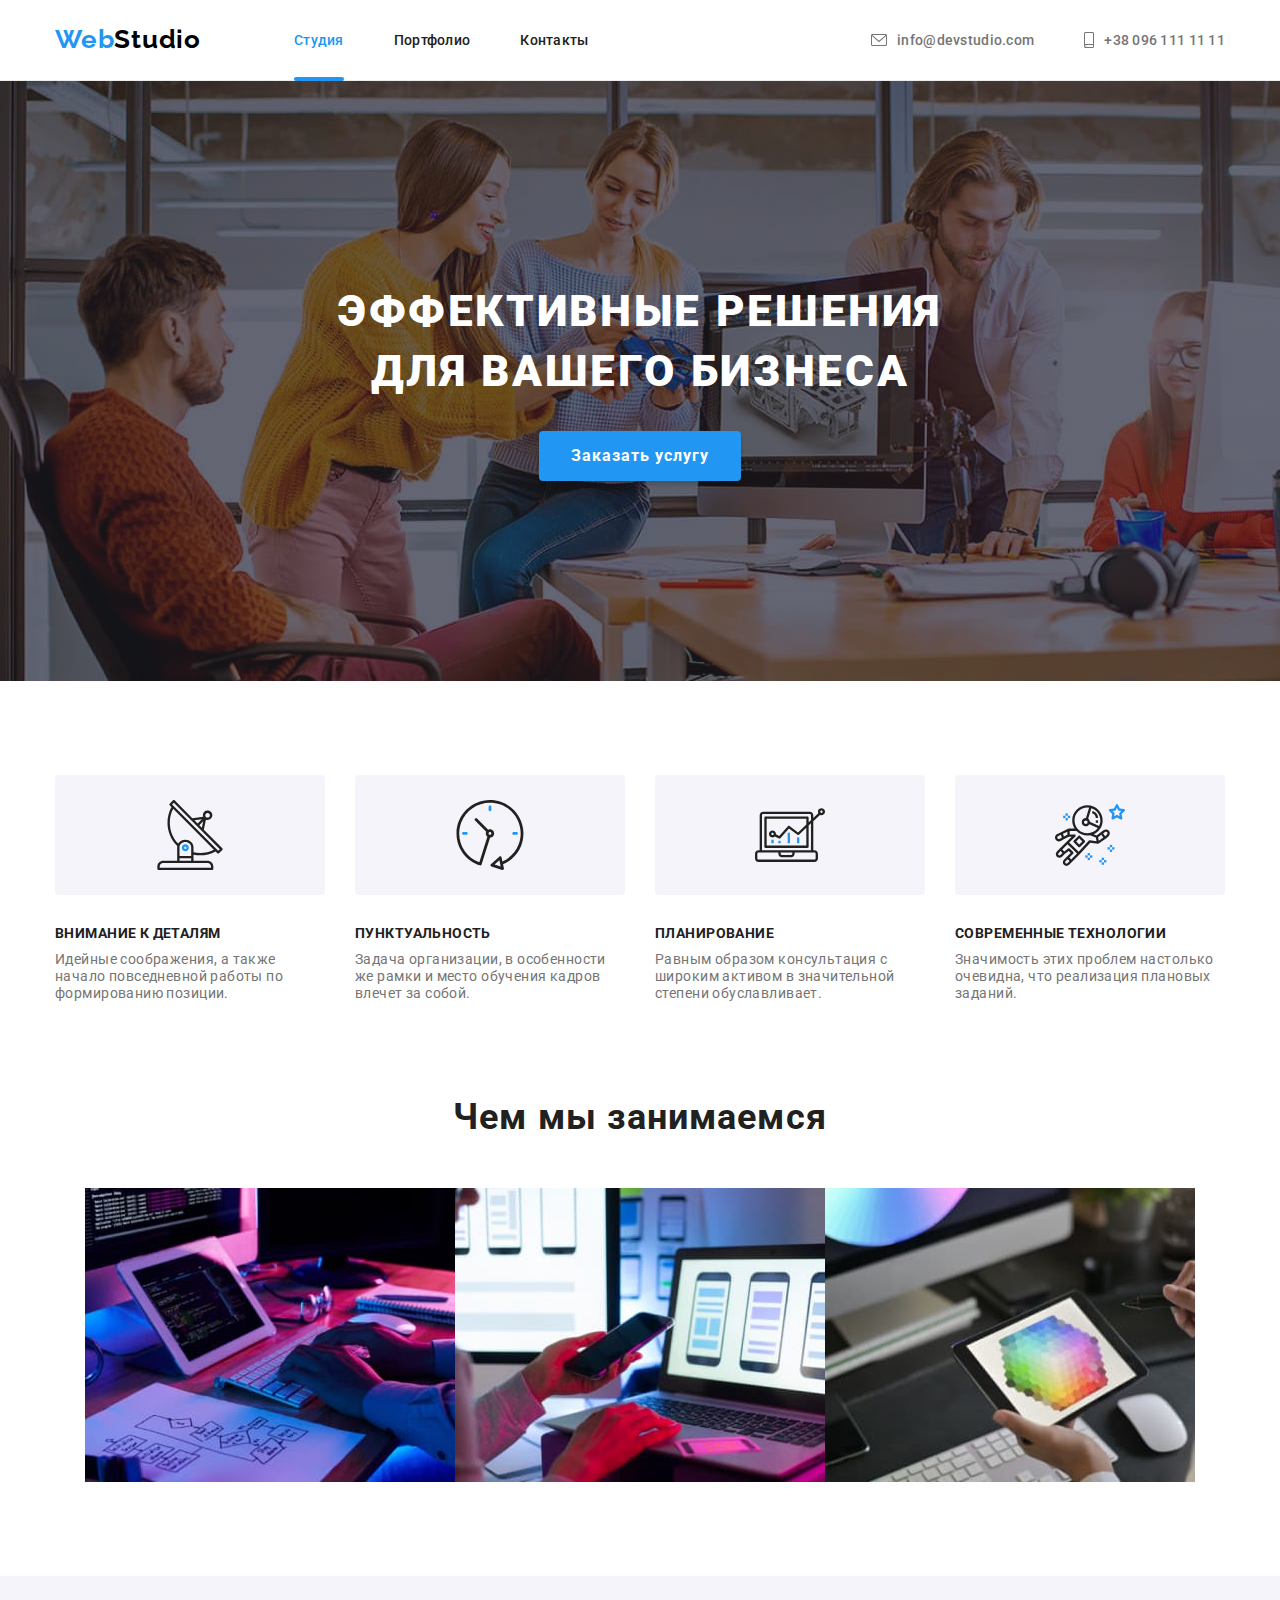
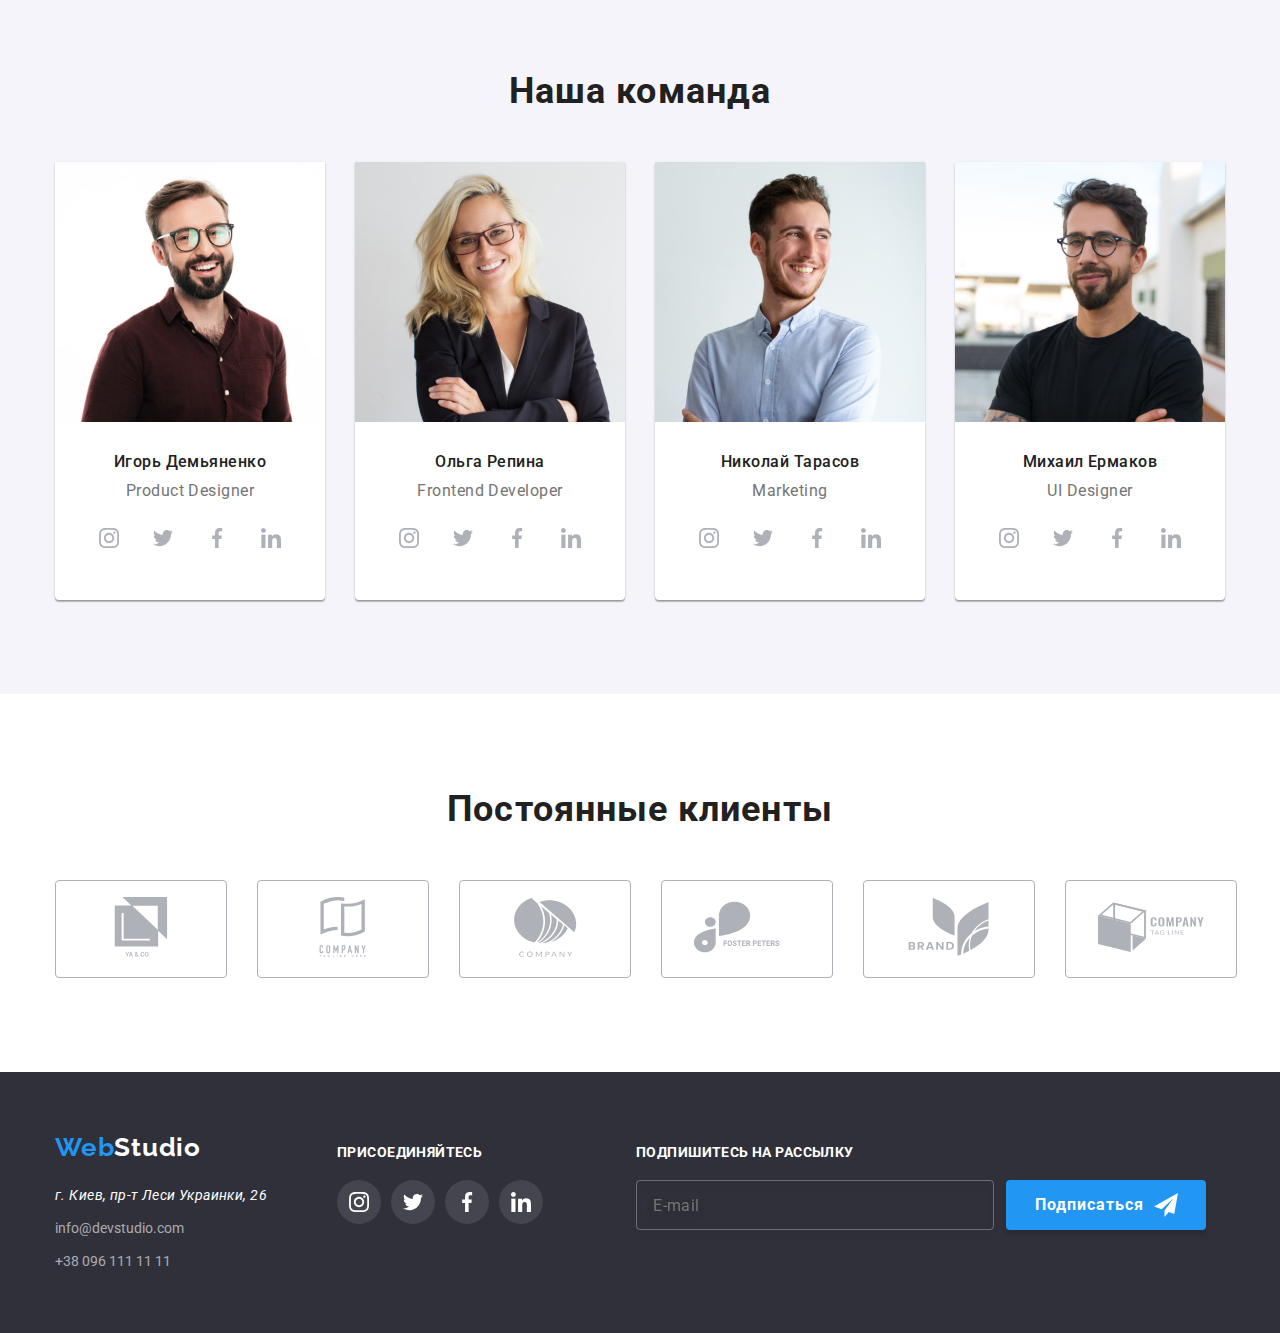
==== index.html @ 57932f45 "pre" ====
<!DOCTYPE html>
<html lang="ru">
<head>
    <meta charset="UTF-8">
    <meta http-equiv="X-UA-Compatible" content="IE=edge">
    <meta name="viewport" content="width=device-width, initial-scale=1.0">
    <title>Студия</title>
    <link rel="stylesheet" href="https://github.com/sindresorhus/modern-normalize/blob/main/modern-normalize.css">
    <link rel="stylesheet" href="./css/reset.css">
    <link rel="stylesheet" href="./css/main.css">
    <link rel="preconnect" href="https://fonts.googleapis.com">
    <link rel="preconnect" href="https://fonts.gstatic.com" crossorigin>
    <link href="https://fonts.googleapis.com/css2?family=Raleway:wght@700&family=Roboto:wght@400;500;700;900&display=swap"
        rel="stylesheet">
</head>
<body class="preload">
    <header class="header">
        <div class="container header-conteiner">
        <nav class="header-nav">
            <a href="./index.html" lang="en" class="link header-link logo"><span    class="logo-color-1">Web</span><span
            class="logo-color-2">Studio</span></a>
            <ul class="list header-list">
                <li class="header-item"><a href="./index.html" class="link header-link current">Студия</a></li>
                <li class="header-item"><a href="./portfolio.html" class="link header-link ">Портфолио</a></li>
                <li class="header-item"><a href="" class="link header-link ">Контакты</a></li>
            </ul>
        </nav>
        <ul class="list header-contacts">
            <li class="header-contacts-item icon-mail">
                <a href="mailto:info@devstudio.com" class="link header-link ">
                    <svg class="header-icon" width="16" height="12">
                        <use href="./images/icons.svg#icon-envelope">
                        </use>
                    </svg>
                    info@devstudio.com
                </a>
            </li>
            <li class="header-contacts-item icon-phone">
                <a href="tel:+380961111111" class="link header-link ">
                    <svg class="header-icon" width="10px" height="16px">
                        <use href="./images/icons.svg#icon-smartphone">
                        </use>
                    </svg>
                    
                    <span>+38 096 111 11 11</span>
                </a>
            </li>
        </ul>
        </div>
        
    </header>
    <main>
        <!-- order our service -->
        <section class="hero section">
            <div class="container hero-conteinter">
                <h1 class="hero-title">Эффективные решения для вашего бизнеса</h1>
                <button type="button" class="btn" data-modal-open>Заказать услугу</button>
            </div>
        </section>
        <!-- benefits -->
        <section class="benefits section">
            <div class="container benefits-conteinter">
            <h2 hidden>Преимущества</h2>
            <ul class="list benefits-list">
                <li class="benefits-item">
                    <div class="benefits-icon-wrap">
                        <svg width="70" height="70">
                            <use href="./images/icons.svg#icon-antenna">
                            </use>
                        </svg>
                    </div>
                    <h3>Внимание к деталям</h3>
                    <p>Идейные соображения, а также начало повседневной работы по формированию позиции.</p>
                </li>
                <li class="benefits-item">
                    <div class="benefits-icon-wrap">
                        <svg width="70" height="70">
                            <use href="./images/icons.svg#icon-clock-1">
                            </use>
                        </svg>
                    </div>
                    <h3>Пунктуальность</h3>
                    <p>Задача организации, в особенности же рамки и место обучения кадров влечет за собой.</p>
                </li>
                <li class="benefits-item">
                    <div class="benefits-icon-wrap">
                        <svg width="70" height="70">
                            <use href="./images/icons.svg#icon-diagram">
                            </use>
                        </svg>
                    </div>
                    <h3>Планирование</h3>
                    <p>Равным образом консультация с широким активом в значительной степени обуславливает.</p>
                </li>
                <li class="benefits-item">
                    <div class="benefits-icon-wrap">
                        <svg width="70" height="70">
                            <use href="./images/icons.svg#icon-astronaut">
                            </use>
                        </svg>
                    </div>
                    <h3>Современные технологии</h3>
                    <p>Значимость этих проблем настолько очевидна, что реализация плановых заданий.</p>
                </li>
            </ul>
            </div>
        </section>
        <!-- info about us -->
        <section class="about section">
            <div class="container about-conteinter">
            <h2 class="about-title">Чем мы занимаемся</h2>
            <ul class="list about-works">
                <li class="about-works-item">
                    <div class="about-work-item-img-wrap">
                        <img src="./images/index/work-example-1.jpg" alt="work's example 1" width="370" height="294">
                        <div class="img-over">
                            <span class="img-over-title">Десктопные приложения</span>
                        </div>
                    </div>
                </li>
                <li class="about-works-item">
                    <div class="about-work-item-img-wrap">
                        <img src="./images/index/work-example-2.jpg" alt="work's example 2" width="370" height="294">
                        <div class="img-over">
                            <span class="img-over-title">Мобильные приложения</span>
                        </div>
                    </div>
                </li>
                <li class="about-works-item">
                    <div class="about-work-item-img-wrap">
                        <img src="./images/index/work-example-3.jpg" alt="work's example 3" width="370" height="294">
                        <div class="img-over">
                            <span class="img-over-title">Дизайнерские решения</span>
                        </div>
                    </div>
                </li>
            </ul>
            </div>
        </section>
        <!-- our teamates -->
        <section class="team section">
            <div class="container team-conteinter">
            <h2 class="team-title">Наша команда</h2>
            <ul class="list team-list">
                <li class="team-item">
                    <img src="./images/index/teamate-1.jpg" alt="first photo of a teamate" width="270" height="260">
                    <div class="team-cart-description">
                        <h3>Игорь Демьяненко</h3>
                        <p lang="en">Product Designer</p>
                        <ul class="team-social-link-list list">
                            <li class="team-social-link-item"><a href="#" class="team-social-link">
                                <svg class="team-social-icon">
                                    <use href="./images/icons.svg#icon-instagram">
                                    </use>
                                </svg>
                            </a></li>
                            <li class="team-social-link-item"><a href="#" class="team-social-link">
                                <svg class="team-social-icon">
                                    <use href="./images/icons.svg#icon-twitter">
                                    </use>
                                </svg>
                            </a></li>
                            <li class="team-social-link-item"><a href="#" class="team-social-link">
                                <svg class="team-social-icon">
                                    <use href="./images/icons.svg#icon-facebook">
                                    </use>
                                </svg>
                            </a></li>
                            <li class="team-social-link-item"><a href="#" class="team-social-link">
                                <svg class="team-social-icon">
                                    <use href="./images/icons.svg#icon-linkedin">
                                    </use>
                                </svg>
                            </a></li>
                        </ul>
                    </div>
                    
                </li>
                <li class="team-item">
                    <img src="./images/index/teamate-2.jpg" alt="second photo of a teamate" width="270" height="260">
                    <div class="team-cart-description">
                        <h3>Ольга Репина</h3>
                        <p lang="en">Frontend Developer</p>
                        <ul class="team-social-link-list list">
                            <li class="team-social-link-item"><a href="#" class="team-social-link">
                                    <svg class="team-social-icon">
                                        <use href="./images/icons.svg#icon-instagram">
                                        </use>
                                    </svg>
                                </a></li>
                            <li class="team-social-link-item"><a href="#" class="team-social-link">
                                    <svg class="team-social-icon">
                                        <use href="./images/icons.svg#icon-twitter">
                                        </use>
                                    </svg>
                                </a></li>
                            <li class="team-social-link-item"><a href="#" class="team-social-link">
                                    <svg class="team-social-icon">
                                        <use href="./images/icons.svg#icon-facebook">
                                        </use>
                                    </svg>
                                </a></li>
                            <li class="team-social-link-item"><a href="#" class="team-social-link">
                                    <svg class="team-social-icon">
                                        <use href="./images/icons.svg#icon-linkedin">
                                        </use>
                                    </svg>
                                </a></li>
                        </ul>
                    </div>
                </li>
                <li class="team-item">
                    <img src="./images/index/teamate-3.jpg" alt="third photo of a teamate" width="270" height="260">
                    <div class="team-cart-description">
                        <h3>Николай Тарасов</h3>
                        <p lang="en">Marketing</p>
                        <ul class="team-social-link-list list">
                            <li class="team-social-link-item"><a href="#" class="team-social-link">
                                    <svg class="team-social-icon">
                                        <use href="./images/icons.svg#icon-instagram">
                                        </use>
                                    </svg>
                                </a></li>
                            <li class="team-social-link-item"><a href="#" class="team-social-link">
                                    <svg class="team-social-icon">
                                        <use href="./images/icons.svg#icon-twitter">
                                        </use>
                                    </svg>
                                </a></li>
                            <li class="team-social-link-item"><a href="#" class="team-social-link">
                                    <svg class="team-social-icon">
                                        <use href="./images/icons.svg#icon-facebook">
                                        </use>
                                    </svg>
                                </a></li>
                            <li class="team-social-link-item"><a href="#" class="team-social-link">
                                    <svg class="team-social-icon">
                                        <use href="./images/icons.svg#icon-linkedin">
                                        </use>
                                    </svg>
                                </a></li>
                        </ul>
                    </div>
                </li>
                <li class="team-item">
                    <img src="./images/index/teamate-4.jpg" alt="fourth photo of a teamate" width="270" height="260">
                    <div class="team-cart-description">
                        <h3>Михаил Ермаков</h3>
                        <p lang="en">UI Designer</p>
                        <ul class="team-social-link-list list">
                            <li class="team-social-link-item"><a href="#" class="team-social-link">
                                    <svg class="team-social-icon">
                                        <use href="./images/icons.svg#icon-instagram">
                                        </use>
                                    </svg>
                                </a></li>
                            <li class="team-social-link-item"><a href="#" class="team-social-link">
                                    <svg class="team-social-icon">
                                        <use href="./images/icons.svg#icon-twitter">
                                        </use>
                                    </svg>
                                </a></li>
                            <li class="team-social-link-item"><a href="#" class="team-social-link">
                                    <svg class="team-social-icon">
                                        <use href="./images/icons.svg#icon-facebook">
                                        </use>
                                    </svg>
                                </a></li>
                            <li class="team-social-link-item"><a href="#" class="team-social-link">
                                    <svg class="team-social-icon">
                                        <use href="./images/icons.svg#icon-linkedin">
                                        </use>
                                    </svg>
                                </a></li>
                        </ul>
                    </div>
                </li>
            </ul>
        </div>
        </section>
        <section class="clients section">
            <div class="container clients-conteinter">
                <h2 class="client-title">Постоянные клиенты</h2>
                <ul class="clients-list list">
                    <li class="client-icon-wrap"><a href="">
                        <svg class="client-icon" viewBox="0 0 106 106">
                            <use href="./images/icons.svg#icon-logo-1">
                            </use>
                        </svg>
                    </a></li>
                    <li class="client-icon-wrap"><a href="">
                        <svg class="client-icon">
                            <use href="./images/icons.svg#icon-logo-2">
                            </use>
                        </svg>
                    </a></li>
                    <li class="client-icon-wrap"><a href="">
                        <svg class="client-icon">
                            <use href="./images/icons.svg#icon-logo-3">
                            </use>
                        </svg>
                    </a></li>
                    <li class="client-icon-wrap"><a href="">
                        <svg class="client-icon" >
                            <use href="./images/icons.svg#icon-logo-4">
                            </use>
                        </svg>
                    </a></li>
                    <li class="client-icon-wrap"><a href="">
                        <svg class="client-icon">
                            <use href="./images/icons.svg#icon-logo-5">
                            </use>
                        </svg>
                    </a></li>
                    <li class="client-icon-wrap"><a href="">
                        <svg class="client-icon">
                            <use href="./images/icons.svg#icon-logo-6">
                            </use>
                        </svg>
                    </a></li>
                </ul>
        
            </div>
        </section>
    </main>
    <footer class="footer">
        <div class="container footer-conteinter">
            <div class="footer-column-1">
            <div class="logo-footer">
        <a href="./index.html" lang="en" class="link"><span class="logo logo-color-1">Web</span><span class="logo logo-color-3">Studio</span></a>
            </div>
        <address class="address">
            <ul class="list footer-list">
                <li class="address-item"><a href="https://goo.gl/maps/AcQu7C4WXfpjc9Hp7" target="_blank" rel="noopener noreferrer" class="link address-google-map">г. Киев, пр-т Леси Украинки, 26</a></li>
                <li class="address-item"><a href="mailto:info@devstudio.com" class="link address-contact">info@devstudio.com</a></li>
                <li class="address-item"><a href="tel:+380961111111" class="link address-contact">+38 096 111 11 11</a></li>
            </ul>
        </address>
        </div>
        <div class="footer-column-2">
            <div class="footer-social-conteiner">
                <h2 class="footer-social-title">присоединяйтесь</h2>
                <ul class="footer-social-link-list list">
                    <li class="footer-social-link-item"><a href="#" class="footer-social-link">
                            <svg class="footer-social-icon">
                                <use href="./images/icons.svg#icon-instagram">
                                </use>
                            </svg>
                        </a></li>
                    <li class="footer-social-link-item"><a href="#" class="footer-social-link">
                            <svg class="footer-social-icon">
                                <use href="./images/icons.svg#icon-twitter">
                                </use>
                            </svg>
                        </a></li>
                    <li class="footer-social-link-item"><a href="#" class="footer-social-link">
                            <svg class="footer-social-icon">
                                <use href="./images/icons.svg#icon-facebook">
                                </use>
                            </svg>
                        </a></li>
                    <li class="footer-social-link-item"><a href="#" class="footer-social-link">
                            <svg class="footer-social-icon">
                                <use href="./images/icons.svg#icon-linkedin">
                                </use>
                            </svg>
                        </a></li>
                </ul>
            </div>
        </div>
        <div class="footer-column-3">
            <form class="form-mailing" action="#">
                <label for="user_email" class="form-mailing-label">
                    Подпишитесь на рассылку
                </label>
                <input type="email" name="email" placeholder="E-mail" id="user_email" class="user-email-input"/>
                <button class="user-email-button" type="submit">
                    <div>Подписаться</div>
                    <svg class="form-send-icon">
                        <use href="./images/icons.svg#icon-send">
                        </use>
                    </svg>
                </button>
            </form>
        </div>
        </div>
    </footer>
    
    </div>
    <!-- modal window -->
    
    <div class="modal-backdrop is-hidden" data-modal>
        <div class="modal-window">
            <button class="modal-close-buttom" data-modal-close>
                <svg class="icon-close">
                    <use href="./images/icons.svg#icon-close">
                    </use>
                </svg>
            </button>
            <p class="modal-title">Оставьте свои данные, мы вам перезвоним</h3>
            <form action="#">
                <div class="form-field">
                    <label class="input-text" for="user-name">Имя</label>
                    <input 
                        type="text"
                        class="form-input"
                        name="user-name"
                        
                        required
                        minlength="2"
                        id="user-name"
                    />
                    <svg class="form-icons">
                        <use href="./images/icons.svg#icon-person">
                        </use>
                    </svg>
                </div>
                <div class="form-field">
                    <label class="input-text" for="user-tel">Телефон</label>
                    <input 
                        type="text" 
                        class="form-input" 
                        name="user-tel" 
                        
                        required 
                        minlength="7" 
                        id="user-tel" 
                        />
                        <svg class="form-icons">
                            <use href="./images/icons.svg#icon-phone">
                            </use>
                        </svg>
                </div>
                <div class="form-field">
                    <label class="input-text" for="user-email">Почта</label>
                    <input 
                        type="text"
                        class="form-input"
                        name="user-email"
                        required minlength="4"
                        id="user-email"
                    />
                    <svg class="form-icons">
                        <use href="./images/icons.svg#icon-email">
                        </use>
                    </svg>
                </div>
                <div class="form-field">
                    <label class="input-text" for="user-text">Комментарий</label>
                    <textarea 
                        name="user-text" 
                        id="user-text" 
                        class="user-text" 
                        placeholder="Введите текст"></textarea>
                    
                </div>
                <div class="form-field form-field-check">
                    <label class="input-check" for="user-check">Соглашаюсь с рассылкой и принимаю <a href="#" class="link-rules">Условия договора</a>
                    <input type="checkbox" class="form-check" name="user-check" required id="user-check" />
                    <svg class="form-icons-check" disabled>
                        <use href="./images/icons.svg#icon-check">
                        </use>
                    </svg>
                    </label>
                </div>
                <button class="modal-send-button" type="submit">
                    <div>Отправить</div>
                </button>
            </form>
        </div>
    </div>
        
    
    <script src="./js/modal.js"></script>
    <script>
        {
            let fun = function () {
document.getElementsByTagName('body')[0].removeAttribute('class');
            }
            window.onload = fun;
        }
    
    </script>
</body>
</html>
---- css/main.css ----
:root {
  --brend-color: #2196f3;
  --brend-color-2: #000;
  --brend-color-3: #fff;
  --text-color: #212121;
  --text-description-color: #757575;
  --text-contats-footer: rgba(255, 255, 255, 0.6);
  --btn-hover-color: #188ce8;
  --bg-hero: #2f303a;
  --bg-about: #fff;
  --bg-team: #f5f4fa;
  --bg-footer: #2f303a;
  --icon-accent-color: #fff;
  --icon-bg-color: var(--btn-hover-color);
  /* ------- TRANSITION PROPS ------- */
  --duration: 250ms;
  --timing-fun: cubic-bezier(0.4, 0, 0.2, 1);
}

.user-email-button, .user-email-input, .client-icon-wrap, .team-social-link, .img-over, .modal-send-button, .modal-window, .btn, .link {
  transition-duration: var(--duration);
  transition-timing-function: var(--timing-fun);
}

*,
*::after,
*::before {
  box-sizing: border-box;
}

body {
  font-family: "Roboto", sans-serif;
  font-style: normal;
  color: var(--text-color);
  margin: 0;
}

.list {
  list-style: none;
}

.link {
  transition-property: color;
  padding-top: 24px;
  padding-bottom: 25px;
  color: var(--text-color);
  text-decoration: none;
}
.link:hover {
  text-decoration: none;
  color: var(--brend-color);
  --color1: var(--brend-color);
}

.current {
  color: var(--brend-color);
}
.current::after {
  content: "";
  display: block;
  width: 100%;
  height: 4px;
  background-color: #2196f3;
  position: absolute;
  bottom: -1px;
  border-radius: 2px;
}

h1,
h2,
h3,
h4,
h5,
h6,
p {
  margin: 0;
}

ul,
ol {
  margin: 0;
  padding-left: 0;
}

button {
  cursor: pointer;
  border: 0;
}

img {
  display: block;
}

.preload * {
  -webkit-transition: none !important;
  -moz-transition: none !important;
  -ms-transition: none !important;
  -o-transition: none !important;
}

.section {
  padding-top: 94px;
  padding-bottom: 94px;
  margin-top: 0;
  margin-bottom: 0;
}

.container {
  width: 1200px;
  padding-left: 15px;
  padding-right: 15px;
  margin: auto;
  /* the debug */
  /* outline: 1px solid tomato; */
}

.logo {
  font-family: Raleway, sans-serif;
  font-weight: bold;
  font-size: 26px;
  line-height: calc(31 / 26);
  letter-spacing: 0.03em;
}

.logo-color-1 {
  color: var(--brend-color);
}

.logo-color-2 {
  color: var(--brend-color-2);
}

.logo-color-3 {
  color: var(--brend-color-3);
}

.btn {
  margin: auto;
  display: block;
  padding: 10px 32px;
  font-family: inherit;
  background: var(--brend-color);
  box-shadow: 0px 4px 4px rgba(0, 0, 0, 0.15);
  border-radius: 4px;
  font-weight: bold;
  font-size: 16px;
  line-height: calc(30 / 16);
  align-items: center;
  text-align: center;
  letter-spacing: 0.06em;
  color: var(--brend-color-3);
}

.btn:hover,
.btn:focus,
.user-email-button:hover,
.modal-send-button:hover {
  background: var(--btn-hover-color);
  cursor: pointer;
}

.modal-backdrop {
  position: fixed;
  z-index: 10;
  background-color: rgba(0, 0, 0, 0.2);
  width: 100vw;
  height: 100vh;
  top: 0;
}
.modal-backdrop.is-hidden > .modal-window {
  transform: translateX(-100vw);
}

.is-hidden {
  visibility: hidden;
  opacity: 0;
  pointer-events: none;
}

.modal-window {
  padding: 40px;
  position: absolute;
  z-index: 11;
  top: 50%;
  left: 50%;
  transform: translateX(-50%) translateY(-50%);
  width: 528px;
  height: 581px;
  background-color: #fff;
  box-shadow: 0px 1px 3px rgba(0, 0, 0, 0.12), 0px 1px 1px rgba(0, 0, 0, 0.14), 0px 2px 1px rgba(0, 0, 0, 0.2);
  border-radius: 4px;
  transition-property: transform opacity;
}

.modal-close-buttom {
  position: absolute;
  right: 8px;
  top: 8px;
  width: 30px;
  height: 30px;
  background: #ffffff;
  border: 1px solid rgba(0, 0, 0, 0.1);
  box-sizing: border-box;
  border-radius: 15px;
  display: flex;
  justify-content: center;
  align-items: center;
  transition-duration: var(--duration);
  transition-timing-function: var(--timing-fun);
}
.modal-close-buttom:hover {
  fill: var(--brend-color);
}
.modal-close-buttom:hover, .modal-close-buttom:active {
  border: 1px solid black;
}

.icon-close {
  width: 11px;
  height: 11px;
}

.modal-title {
  margin-bottom: 12px;
  font-family: Roboto;
  font-weight: bold;
  font-size: 20px;
  line-height: calc(23 / 20);
  text-align: center;
  letter-spacing: 0.03em;
  color: #212121;
}

.form-field {
  margin-bottom: 10px;
  position: relative;
}

.input-text {
  display: block;
  font-family: Roboto;
  font-size: 12px;
  line-height: 14px;
  letter-spacing: 0.01em;
  color: #757575;
}

.form-input {
  width: 100%;
  height: 40px;
  padding-left: 40px;
  border: 1px solid rgba(33, 33, 33, 0.2);
  box-sizing: border-box;
  border-radius: 4px;
}
.form-input:hover + .form-icons {
  --color1: var(--brend-color);
}

.form-input:hover, .form-input:focus,
.user-text:hover,
.user-text:focus {
  border: 1px solid var(--brend-color);
  box-sizing: border-box;
  border-radius: 4px;
  outline: none;
}

.form-icons {
  pointer-events: none;
  position: absolute;
  bottom: 11px;
  left: 12px;
  width: 18px;
  height: 18px;
}

.user-text {
  width: 100%;
  height: 120px;
  padding: 12px 16px;
  border: 1px solid rgba(33, 33, 33, 0.2);
  box-sizing: border-box;
  border-radius: 4px;
  resize: none;
}

.form-field-check {
  height: 24px;
  margin-top: 20px;
  margin-left: calc(54px - 41px);
  margin-right: calc(51px - 39px);
}

.input-check {
  display: block;
  text-align: right;
  font-family: Roboto;
  font-size: 14px;
  line-height: 24px;
  /* identical to box height, or 171% */
  letter-spacing: 0.03em;
  color: #757575;
}

.form-icons-check {
  position: absolute;
  top: 5px;
  left: 0px;
  width: 16px;
  height: 15px;
  --color1: transparent;
  border: 1px solid #212121;
  border-radius: 25%;
}

.form-check {
  position: absolute;
  top: 5px;
  left: 0px;
  display: none;
}
.form-check:checked ~ .form-icons-check {
  --color1: #fff;
  background: var(--brend-color);
  border: 1px solid var(--brend-color);
}

.link-rules {
  font-family: Roboto;
  font-size: 14px;
  line-height: calc(24 / 14);
  letter-spacing: 0.03em;
  -webkit-text-decoration-line: underline;
          text-decoration-line: underline;
  color: var(--brend-color);
}

.modal-send-button {
  display: block;
  width: 200px;
  height: 50px;
  margin-top: 30px;
  margin-left: auto;
  margin-right: auto;
  font-family: Roboto;
  font-weight: bold;
  font-size: 16px;
  line-height: 30px;
  letter-spacing: 0.06em;
  color: #fff;
  background: var(--brend-color);
  box-shadow: 0px 4px 4px rgba(0, 0, 0, 0.15);
  border-radius: 4px;
}

.header {
  background: var(--brend-color-3);
  border-bottom: 1px solid #ececec;
  /* filter: drop-shadow(0px 4px 4px rgba(0, 0, 0, 0.25)); */
}

.header-conteiner {
  display: flex;
  justify-content: space-between;
  align-content: center;
}

.header-list,
.header-contacts {
  display: flex;
  justify-content: space-between;
  align-items: center;
}

.header-list {
  margin-left: 93px;
  position: relative;
}

.header-item {
  height: 100%;
  text-align: center;
  display: flex;
  position: relative;
}

.header-item:nth-child(n+2),
.header-contacts-item:nth-child(n+2) {
  margin-left: 50px;
}

.header-nav {
  display: flex;
  justify-content: space-between;
  font-weight: 500;
  font-size: 14px;
  line-height: calc(16 / 14);
  letter-spacing: 0.02em;
}

.header-contacts {
  margin-left: auto;
}

.header-link {
  display: flex;
  justify-content: center;
  align-items: center;
}

.header-contacts-item > a {
  font-family: Roboto;
  font-weight: 500;
  font-size: 14px;
  line-height: 16px;
  letter-spacing: 0.02em;
  color: var(--text-description-color);
}

.header-icon {
  margin-right: 10px;
}

.hero {
  background-color: var(--bg-hero);
  background-image: linear-gradient(rgba(47, 48, 58, 0.4), rgba(47, 48, 58, 0.4)), url(../images/index/bg.jpg);
  background-repeat: no-repeat;
  min-width: 1280px;
  max-width: 1600px;
  margin: auto;
  padding-top: 200px;
  padding-bottom: 200px;
}
.hero-title {
  width: 696px;
  margin: auto;
  font-weight: 900;
  font-size: 44px;
  line-height: calc(60 / 44);
  text-align: center;
  letter-spacing: 0.06em;
  text-transform: uppercase;
  color: var(--brend-color-3);
  margin-bottom: 30px;
}

.benefits {
  background-color: var(--bg-about);
  padding-bottom: 0;
  margin-bottom: 94px;
}

.benefits-list {
  display: flex;
  justify-content: space-evenly;
  margin: 0 auto 94px auto;
}

.benefits-icon-wrap {
  background: var(--bg-team);
  border-radius: 4px;
  width: 270px;
  height: 120px;
  display: flex;
  justify-content: center;
  align-items: center;
  margin-bottom: 30px;
}

.benefits-item {
  width: 270px;
}
.benefits-item:nth-child(n+2) {
  margin-left: 30px;
}
.benefits-item > h3 {
  font-weight: bold;
  font-size: 14px;
  line-height: calc(16 / 14);
  letter-spacing: 0.03em;
  text-transform: uppercase;
  margin-bottom: 10px;
}
.benefits-item > p {
  font-size: 14px;
  line-height: calc(17 / 14);
  letter-spacing: 0.03em;
  color: var(--text-description-color);
}

.about {
  padding-top: 0;
  background-color: var(--bg-about);
  margin-top: 94px;
}

.about-woks-title {
  font-weight: bold;
  font-size: 36px;
  line-height: calc(42 / 36);
  text-align: center;
  letter-spacing: 0.03em;
}

.about-title {
  font-weight: bold;
  font-size: 36px;
  line-height: calc(42 / 36);
  text-align: center;
  letter-spacing: 0.03em;
  margin-bottom: 50px;
}

.about-works {
  display: flex;
}
.about-works:nth-child(n+2) {
  margin-left: 30px;
}

.about-work-item-img-wrap {
  position: relative;
  overflow: hidden;
}
.about-work-item-img-wrap:hover > .img-over {
  bottom: 0;
}

.img-over {
  position: absolute;
  width: 100%;
  height: 4.2rem;
  bottom: -4.2rem;
  background-color: rgba(47, 48, 58, 0.8);
  display: flex;
  justify-content: center;
  align-items: center;
  transition-property: bottom;
}

.img-over-title {
  font-family: Roboto;
  font-weight: bold;
  font-size: 14px;
  line-height: calc(14 / 16);
  text-align: center;
  letter-spacing: 0.03em;
  text-transform: uppercase;
  color: #ffffff;
}

.team {
  background-color: var(--bg-team);
}
.team-title {
  font-weight: bold;
  font-size: 36px;
  line-height: calc(42 / 36);
  text-align: center;
  letter-spacing: 0.03em;
  margin-bottom: 50px;
}
.team-list {
  display: flex;
}

.team-item {
  background: #fff;
  box-shadow: 0px 1px 3px rgba(0, 0, 0, 0.12), 0px 1px 1px rgba(0, 0, 0, 0.14), 0px 2px 1px rgba(0, 0, 0, 0.2);
  border-radius: 0px 0px 4px 4px;
}
.team-item:nth-child(n+2) {
  margin-left: 30px;
}

.team-cart-description {
  text-align: center;
  padding-top: 30px;
  padding-bottom: 30px;
}
.team-cart-description > h3 {
  font-weight: 500;
  font-size: 16px;
  line-height: calc(19 / 16);
  text-align: center;
  letter-spacing: 0.03em;
  margin-bottom: 10px;
}
.team-cart-description > p {
  font-weight: normal;
  font-size: 16px;
  line-height: calc(19 / 16);
  text-align: center;
  letter-spacing: 0.03em;
  color: var(--text-description-color);
  margin-bottom: 16px;
}

.team-social-link {
  border-radius: 50%;
  width: 44px;
  height: 44px;
  display: flex;
  justify-content: center;
  align-items: center;
  transition-property: background;
}
.team-social-link:hover {
  background-color: var(--icon-bg-color);
  --color1: var(--icon-accent-color);
}

.team-social-link-list {
  display: flex;
  justify-content: center;
  margin-bottom: 10px;
}

.team-social-link-item + .team-social-link-item {
  margin-left: 10px;
}

.team-social-icon {
  width: 20px;
  height: 20px;
}

.clients {
  background-color: var(--bg-about);
}

.client-title {
  font-weight: bold;
  font-size: 36px;
  line-height: calc(42 / 36);
  text-align: center;
  letter-spacing: 0.03em;
  margin-bottom: 50px;
}

.clients-list {
  display: flex;
  justify-content: space-between;
  color: #afb1b8;
}

.client-icon-wrap {
  border: 1px solid currentColor;
  box-sizing: border-box;
  border-radius: 4px;
  padding: 16px 32px;
}
.client-icon-wrap + .client-icon-wrap {
  margin-left: 30px;
}

.client-icon {
  width: 106px;
  height: 60px;
}
.client-icon:hover {
  color: var(--icon-bg-color);
  --color1: var(--icon-bg-color);
}

.footer {
  background-color: var(--bg-footer);
  padding-top: 60px;
  padding-bottom: 60px;
  min-width: 1280px;
}

/* ------ COLUMN 1 ------- */
.footer-conteinter {
  display: flex;
  justify-content: left;
}

.logo-footer {
  margin-bottom: 20px;
}

.address-item:not(:last-child) {
  margin-bottom: 9px;
}

.address-google-map {
  font-weight: normal;
  font-size: 14px;
  line-height: calc(24 / 14);
  letter-spacing: 0.03em;
  color: var(--brend-color-3);
}

.address-contact {
  font-family: Roboto;
  font-style: normal;
  font-size: 14px;
  line-height: 24px;
  color: var(--text-contats-footer);
}

/* ------ COLUMN 2 ------- */
.footer-column-2 {
  margin-left: 70px;
  margin-top: calc(72px - 60px);
}

.footer-social-conteiner {
  width: 206px;
  height: 80px;
}

.footer-social-title,
.form-mailing-label {
  font-family: Roboto;
  font-weight: bold;
  font-size: 14px;
  line-height: calc(16 / 14);
  letter-spacing: 0.03em;
  text-transform: uppercase;
  color: #ffffff;
  margin-bottom: 20px;
}

.footer-social-link-list {
  display: flex;
  justify-content: center;
  margin-bottom: 10px;
}

.footer-social-link {
  border-radius: 50%;
  width: 44px;
  height: 44px;
  display: flex;
  justify-content: center;
  align-items: center;
  background: rgba(255, 255, 255, 0.1);
}
.footer-social-link:hover {
  background-color: var(--icon-bg-color);
  --color1: var(--icon-accent-color);
}
.footer-social-link-item + .footer-social-link-item {
  margin-left: 10px;
}

.footer-social-icon {
  --color1: var(--icon-accent-color);
  width: 20px;
  height: 20px;
}

/* ------ COLUMN 3 ------- */
.footer-column-3 {
  margin-top: calc(72px - 60px);
  margin-left: 93px;
  width: 570px;
}

.form-mailing {
  display: flex;
  flex-wrap: wrap;
}

.form-mailing-label {
  width: 100%;
}

.user-email-input {
  width: 358px;
  height: 50px;
  background: transparent;
  border: 1px solid rgba(255, 255, 255, 0.3);
  box-sizing: border-box;
  filter: drop-shadow(0px 4px 4px rgba(0, 0, 0, 0.15));
  border-radius: 4px;
  padding-left: 16px;
  font-family: Roboto;
  font-size: 16px;
  line-height: calc(20 / 16);
  /* identical to box height, or 125% */
  display: flex;
  align-items: center;
  letter-spacing: 0.03em;
  color: rgba(255, 255, 255, 0.6);
}
.user-email-input:hover {
  border: 1px solid var(--brend-color);
}
.user-email-input:focus {
  border: 1px solid transparent;
  outline: 2px solid var(--brend-color);
  transition-duration: 0ms;
}

.user-email-button {
  position: relative;
  width: 200px;
  height: 50px;
  margin-left: 12px;
  padding-left: 29px;
  padding-top: 10px;
  padding-bottom: 10px;
  background: var(--brend-color);
  box-shadow: 0px 4px 4px rgba(0, 0, 0, 0.15);
  border-radius: 4px;
}
.user-email-button > div {
  width: 109px;
  height: 30px;
  margin: 0px;
  font-family: Roboto;
  font-weight: bold;
  font-size: 16px;
  line-height: calc(30 / 16);
  letter-spacing: 0.06em;
  color: var(--brend-color-3);
}

.form-send-icon {
  display: block;
  position: absolute;
  top: 13px;
  right: 28px;
  width: 24px;
  height: 24px;
}

.portfolio-conteinter {
  padding-left: 0;
  padding-right: 0;
}

.filters {
  display: flex;
  justify-content: center;
  margin: 0 auto 34px auto;
}

.filter {
  font-family: Roboto;
  font-weight: 500;
  font-size: 16px;
  line-height: calc(26 / 16);
  text-align: center;
  letter-spacing: 0.03em;
  border-radius: 4px;
  padding: 6px 22px;
}
.filter:hover, .filter:focus {
  color: var(--brend-color-3);
  background: var(--btn-hover-color);
  cursor: pointer;
  box-shadow: 0px 3px 1px rgba(0, 0, 0, 0.1), 0px 1px 2px rgba(0, 0, 0, 0.08), 0px 2px 2px rgba(0, 0, 0, 0.12);
  border-radius: 4px;
}

.filter-item:not(:last-child) {
  margin-right: 8px;
}

.projects {
  display: flex;
  justify-content: space-evenly;
  flex-wrap: wrap;
}

.project {
  box-sizing: border-box;
  border: 1px solid #eeeeee;
}
.project:not(:nth-child(3n)) {
  margin-right: 30px;
}
.project:nth-last-child(n+4) {
  margin-bottom: 30px;
}
.project:hover {
  color: black;
  box-sizing: border-box;
  box-shadow: 0px 1px 1px rgba(0, 0, 0, 0.12), 0px 4px 4px rgba(0, 0, 0, 0.06), 1px 4px 6px rgba(0, 0, 0, 0.16);
  cursor: pointer;
}

.project-link {
  color: black;
  text-decoration: none;
  display: block;
  padding: 0;
}
.project-link > img {
  margin-bottom: 20px;
}

.project-cart-description {
  margin: 20px 24px;
}
.project-cart-description > h3 {
  width: 322px;
  font-weight: bold;
  font-size: 18px;
  line-height: calc(36 / 18);
  letter-spacing: 0.06em;
}
.project-cart-description > p {
  width: 322px;
  font-size: 16px;
  line-height: calc(30 / 16);
  letter-spacing: 0.03em;
  color: var(--text-description-color);
  margin: auto;
}

.project-img-wrap {
  position: relative;
  width: 370px;
  height: 294px;
  overflow: hidden;
}
.project-img-wrap:hover > .project-img-hover {
  top: 0;
}

.project-img-hover {
  position: absolute;
  top: 100%;
  /* top: 0; */
  display: block;
  width: 100%;
  height: 100%;
  background: rgba(33, 150, 243, 0.9);
  padding: 63px 23px;
  transition-duration: var(--duration);
  transition-timing-function: var(--timing-fun);
  transition-property: top;
}
.project-img-hover-title {
  font-family: Roboto;
  font-size: 18px;
  line-height: calc(28 / 18);
  letter-spacing: 0.03em;
  color: #ffffff;
}/*# sourceMappingURL=main.css.map */
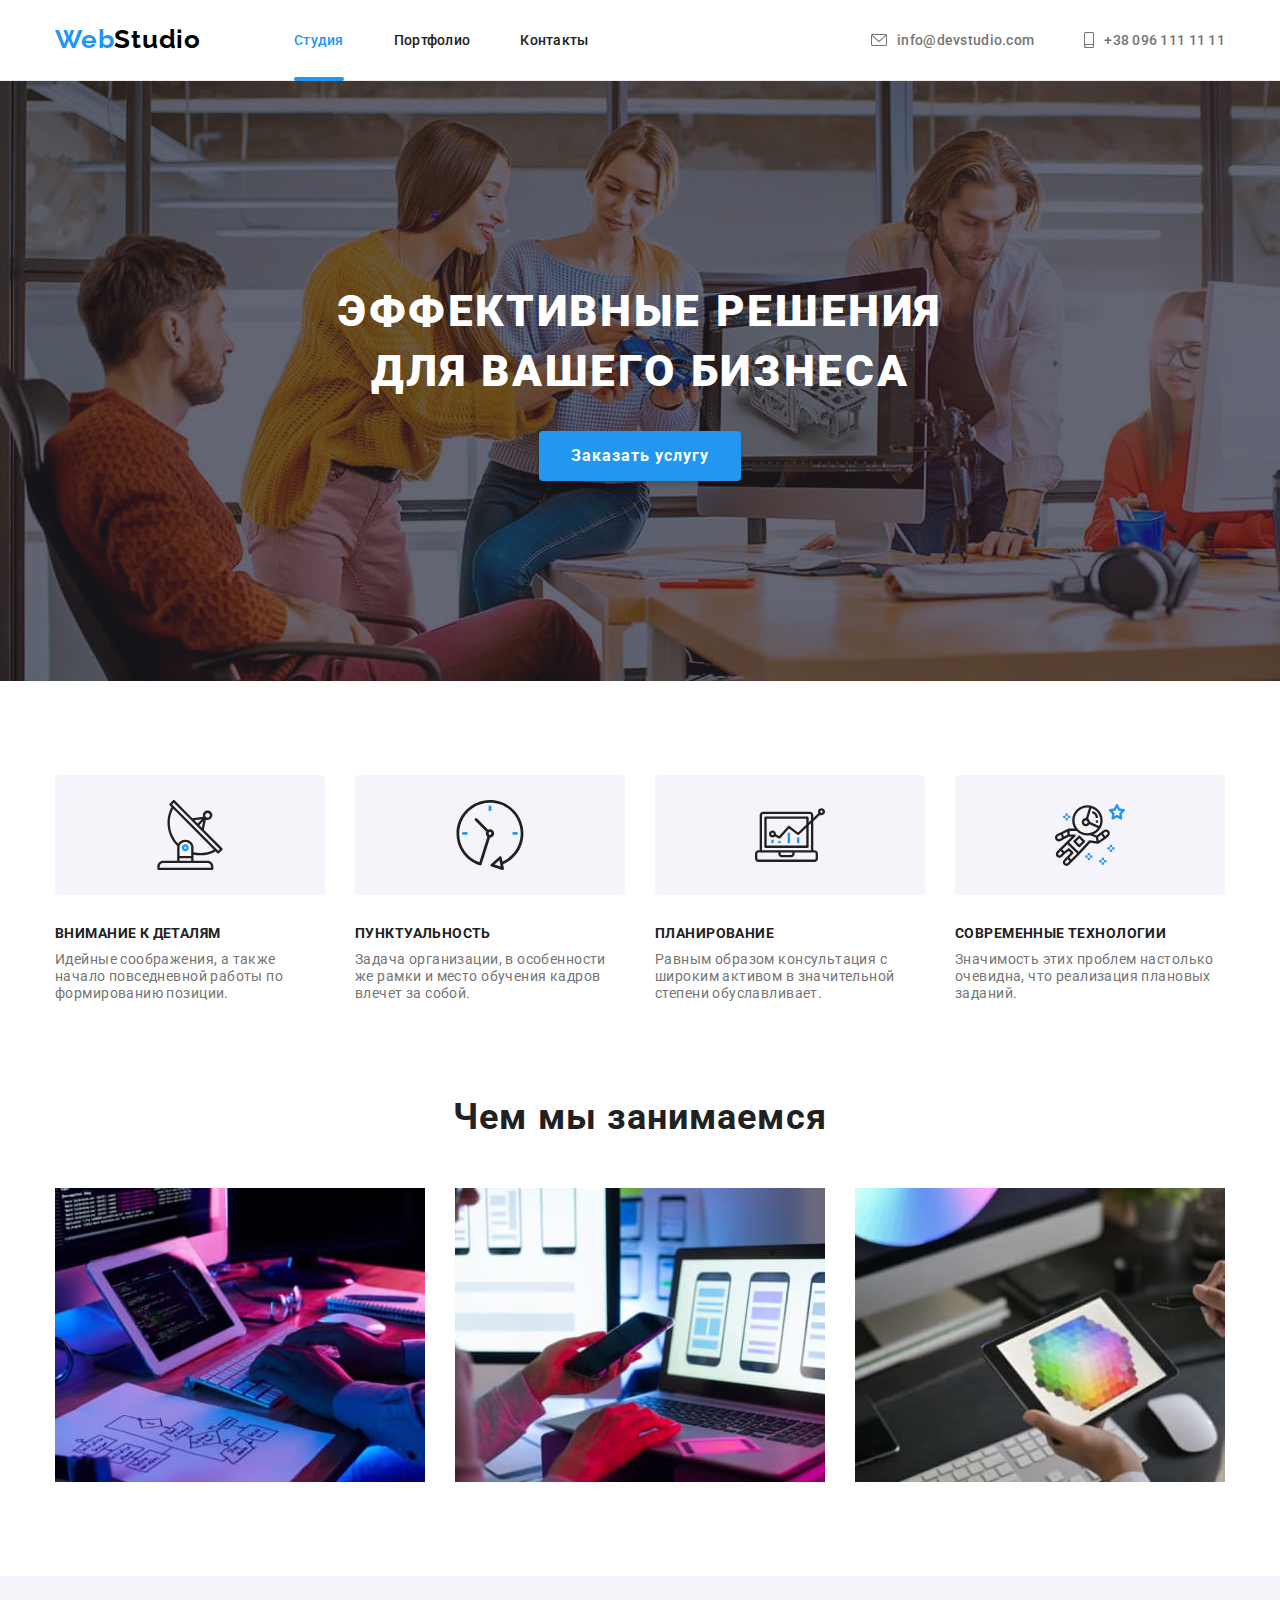
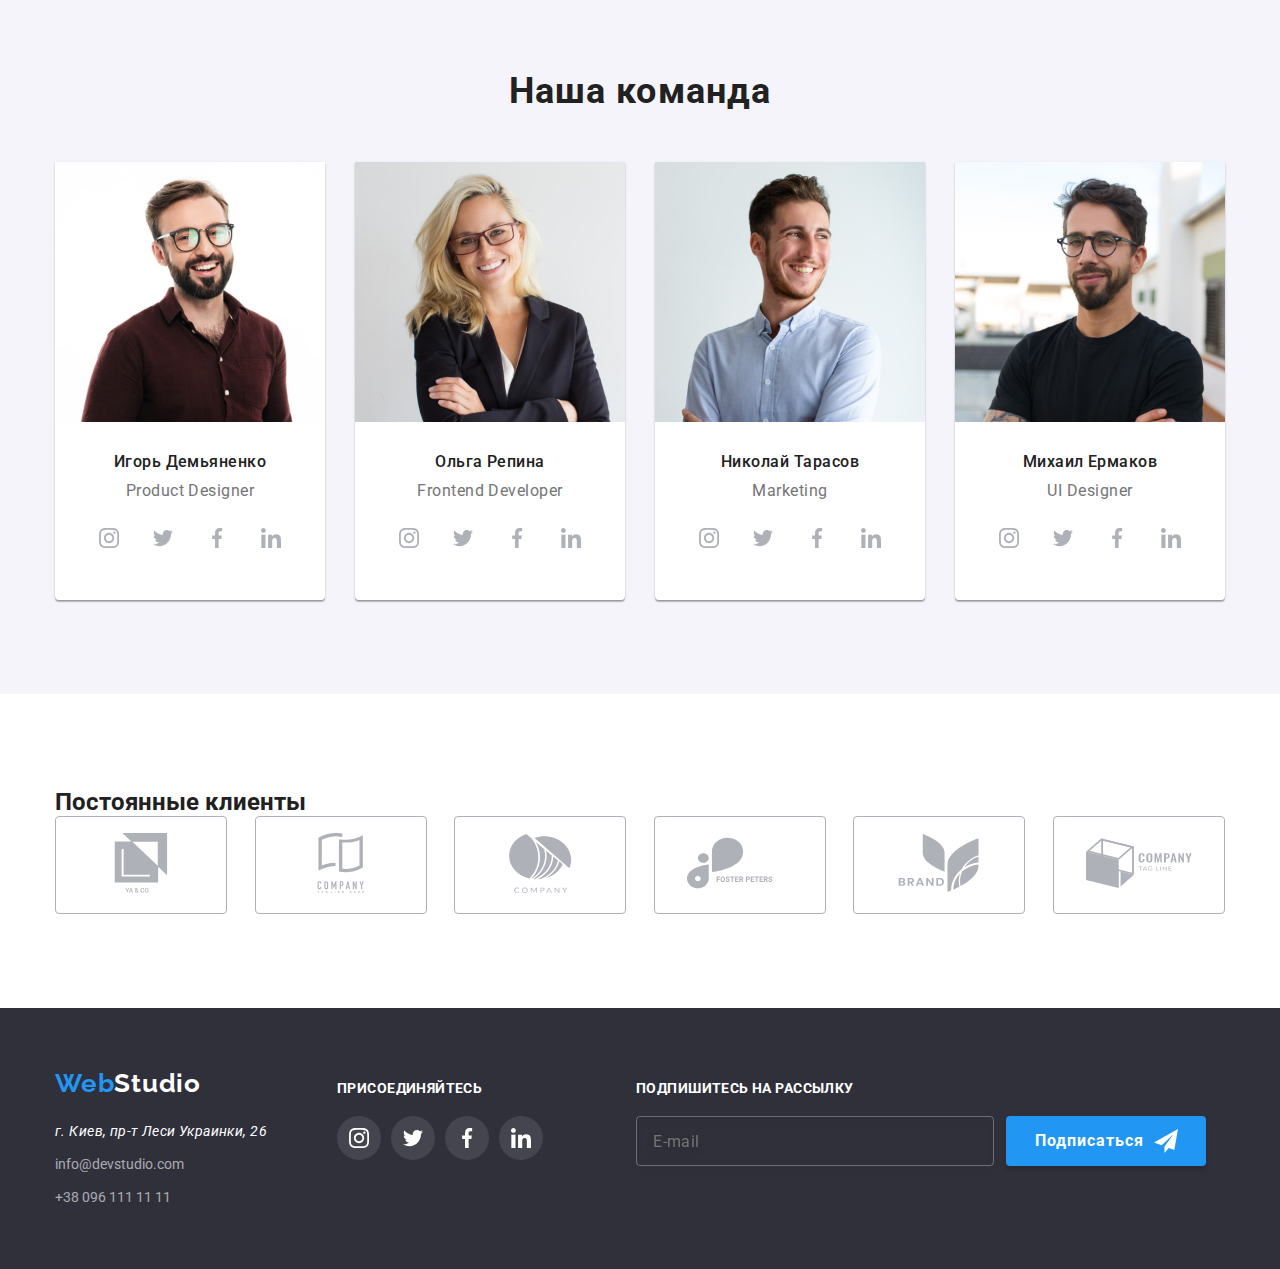
==== commit 338ae7df: "second commite" ====
--- a/index.html
+++ b/index.html
@@ -15,29 +15,29 @@
 </head>
 <body class="preload">
     <header class="header">
-        <div class="container header-conteiner">
-        <nav class="header-nav">
-            <a href="./index.html" lang="en" class="link header-link logo"><span    class="logo-color-1">Web</span><span
+        <div class="container header__conteiner">
+        <nav class="nav">
+            <a href="./index.html" lang="en" class="link nav__link logo"><span    class="logo-color-1">Web</span><span
             class="logo-color-2">Studio</span></a>
-            <ul class="list header-list">
-                <li class="header-item"><a href="./index.html" class="link header-link current">Студия</a></li>
-                <li class="header-item"><a href="./portfolio.html" class="link header-link ">Портфолио</a></li>
-                <li class="header-item"><a href="" class="link header-link ">Контакты</a></li>
+            <ul class="list nav__list--end nav__list">
+                <li class="nav__item"><a href="./index.html" class="link nav__link current">Студия</a></li>
+                <li class="nav__item"><a href="./portfolio.html" class="link nav__link ">Портфолио</a></li>
+                <li class="nav__item"><a href="" class="link nav__link ">Контакты</a></li>
             </ul>
         </nav>
-        <ul class="list header-contacts">
-            <li class="header-contacts-item icon-mail">
-                <a href="mailto:info@devstudio.com" class="link header-link ">
-                    <svg class="header-icon" width="16" height="12">
+        <ul class="list contacts">
+            <li class="contacts__item">
+                <a href="mailto:info@devstudio.com" class="link contacts__link ">
+                    <svg class="contacts__icon" width="16" height="12">
                         <use href="./images/icons.svg#icon-envelope">
                         </use>
                     </svg>
                     info@devstudio.com
                 </a>
             </li>
-            <li class="header-contacts-item icon-phone">
-                <a href="tel:+380961111111" class="link header-link ">
-                    <svg class="header-icon" width="10px" height="16px">
+            <li class="contacts__item">
+                <a href="tel:+380961111111" class="link contacts__link ">
+                    <svg class="contacts__icon" width="10px" height="16px">
                         <use href="./images/icons.svg#icon-smartphone">
                         </use>
                     </svg>
@@ -52,18 +52,18 @@
     <main>
         <!-- order our service -->
         <section class="hero section">
-            <div class="container hero-conteinter">
-                <h1 class="hero-title">Эффективные решения для вашего бизнеса</h1>
+            <div class="container">
+                <h1 class="hero__title">Эффективные решения для вашего бизнеса</h1>
                 <button type="button" class="btn" data-modal-open>Заказать услугу</button>
             </div>
         </section>
         <!-- benefits -->
         <section class="benefits section">
-            <div class="container benefits-conteinter">
+            <div class="container">
             <h2 hidden>Преимущества</h2>
-            <ul class="list benefits-list">
-                <li class="benefits-item">
-                    <div class="benefits-icon-wrap">
+            <ul class="list benefits__list">
+                <li class="benefits__item">
+                    <div class="benefits__icon-wrap">
                         <svg width="70" height="70">
                             <use href="./images/icons.svg#icon-antenna">
                             </use>
@@ -72,8 +72,8 @@
                     <h3>Внимание к деталям</h3>
                     <p>Идейные соображения, а также начало повседневной работы по формированию позиции.</p>
                 </li>
-                <li class="benefits-item">
-                    <div class="benefits-icon-wrap">
+                <li class="benefits__item">
+                    <div class="benefits__icon-wrap">
                         <svg width="70" height="70">
                             <use href="./images/icons.svg#icon-clock-1">
                             </use>
@@ -82,8 +82,8 @@
                     <h3>Пунктуальность</h3>
                     <p>Задача организации, в особенности же рамки и место обучения кадров влечет за собой.</p>
                 </li>
-                <li class="benefits-item">
-                    <div class="benefits-icon-wrap">
+                <li class="benefits__item">
+                    <div class="benefits__icon-wrap">
                         <svg width="70" height="70">
                             <use href="./images/icons.svg#icon-diagram">
                             </use>
@@ -92,8 +92,8 @@
                     <h3>Планирование</h3>
                     <p>Равным образом консультация с широким активом в значительной степени обуславливает.</p>
                 </li>
-                <li class="benefits-item">
-                    <div class="benefits-icon-wrap">
+                <li class="benefits__item">
+                    <div class="benefits__icon-wrap">
                         <svg width="70" height="70">
                             <use href="./images/icons.svg#icon-astronaut">
                             </use>
@@ -107,30 +107,30 @@
         </section>
         <!-- info about us -->
         <section class="about section">
-            <div class="container about-conteinter">
-            <h2 class="about-title">Чем мы занимаемся</h2>
-            <ul class="list about-works">
-                <li class="about-works-item">
-                    <div class="about-work-item-img-wrap">
+            <div class="container">
+            <h2 class="about__title">Чем мы занимаемся</h2>
+            <ul class="list works">
+                <li class="works__item">
+                    <div class="work__item-img-wrap">
                         <img src="./images/index/work-example-1.jpg" alt="work's example 1" width="370" height="294">
                         <div class="img-over">
-                            <span class="img-over-title">Десктопные приложения</span>
+                            <span class="works__over-title">Десктопные приложения</span>
                         </div>
                     </div>
                 </li>
-                <li class="about-works-item">
-                    <div class="about-work-item-img-wrap">
+                <li class="works__item">
+                    <div class="work__item-img-wrap">
                         <img src="./images/index/work-example-2.jpg" alt="work's example 2" width="370" height="294">
                         <div class="img-over">
-                            <span class="img-over-title">Мобильные приложения</span>
+                            <span class="works__over-title">Мобильные приложения</span>
                         </div>
                     </div>
                 </li>
-                <li class="about-works-item">
-                    <div class="about-work-item-img-wrap">
+                <li class="works__item">
+                    <div class="work__item-img-wrap">
                         <img src="./images/index/work-example-3.jpg" alt="work's example 3" width="370" height="294">
                         <div class="img-over">
-                            <span class="img-over-title">Дизайнерские решения</span>
+                            <span class="works__over-title">Дизайнерские решения</span>
                         </div>
                     </div>
                 </li>
@@ -139,35 +139,35 @@
         </section>
         <!-- our teamates -->
         <section class="team section">
-            <div class="container team-conteinter">
-            <h2 class="team-title">Наша команда</h2>
-            <ul class="list team-list">
-                <li class="team-item">
+            <div class="container">
+            <h2 class="team__title">Наша команда</h2>
+            <ul class="list team__list">
+                <li class="team__item">
                     <img src="./images/index/teamate-1.jpg" alt="first photo of a teamate" width="270" height="260">
-                    <div class="team-cart-description">
+                    <div class="team__cart-description">
                         <h3>Игорь Демьяненко</h3>
                         <p lang="en">Product Designer</p>
-                        <ul class="team-social-link-list list">
-                            <li class="team-social-link-item"><a href="#" class="team-social-link">
-                                <svg class="team-social-icon">
+                        <ul class="team__social list">
+                            <li class="social__item"><a href="#" class="social__link">
+                                <svg class="social__icon">
                                     <use href="./images/icons.svg#icon-instagram">
                                     </use>
                                 </svg>
                             </a></li>
-                            <li class="team-social-link-item"><a href="#" class="team-social-link">
-                                <svg class="team-social-icon">
+                            <li class="social__item"><a href="#" class="social__link">
+                                <svg class="social__icon">
                                     <use href="./images/icons.svg#icon-twitter">
                                     </use>
                                 </svg>
                             </a></li>
-                            <li class="team-social-link-item"><a href="#" class="team-social-link">
-                                <svg class="team-social-icon">
+                            <li class="social__item"><a href="#" class="social__link">
+                                <svg class="social__icon">
                                     <use href="./images/icons.svg#icon-facebook">
                                     </use>
                                 </svg>
                             </a></li>
-                            <li class="team-social-link-item"><a href="#" class="team-social-link">
-                                <svg class="team-social-icon">
+                            <li class="social__item"><a href="#" class="social__link">
+                                <svg class="social__icon">
                                     <use href="./images/icons.svg#icon-linkedin">
                                     </use>
                                 </svg>
@@ -176,32 +176,32 @@
                     </div>
                     
                 </li>
-                <li class="team-item">
+                <li class="team__item">
                     <img src="./images/index/teamate-2.jpg" alt="second photo of a teamate" width="270" height="260">
-                    <div class="team-cart-description">
+                    <div class="team__cart-description">
                         <h3>Ольга Репина</h3>
                         <p lang="en">Frontend Developer</p>
-                        <ul class="team-social-link-list list">
-                            <li class="team-social-link-item"><a href="#" class="team-social-link">
-                                    <svg class="team-social-icon">
+                        <ul class="team__social list">
+                            <li class="social__item"><a href="#" class="social__link">
+                                    <svg class="social__icon">
                                         <use href="./images/icons.svg#icon-instagram">
                                         </use>
                                     </svg>
                                 </a></li>
-                            <li class="team-social-link-item"><a href="#" class="team-social-link">
-                                    <svg class="team-social-icon">
+                            <li class="social__item"><a href="#" class="social__link">
+                                    <svg class="social__icon">
                                         <use href="./images/icons.svg#icon-twitter">
                                         </use>
                                     </svg>
                                 </a></li>
-                            <li class="team-social-link-item"><a href="#" class="team-social-link">
-                                    <svg class="team-social-icon">
+                            <li class="social__item"><a href="#" class="social__link">
+                                    <svg class="social__icon">
                                         <use href="./images/icons.svg#icon-facebook">
                                         </use>
                                     </svg>
                                 </a></li>
-                            <li class="team-social-link-item"><a href="#" class="team-social-link">
-                                    <svg class="team-social-icon">
+                            <li class="social__item"><a href="#" class="social__link">
+                                    <svg class="social__icon">
                                         <use href="./images/icons.svg#icon-linkedin">
                                         </use>
                                     </svg>
@@ -209,32 +209,32 @@
                         </ul>
                     </div>
                 </li>
-                <li class="team-item">
+                <li class="team__item">
                     <img src="./images/index/teamate-3.jpg" alt="third photo of a teamate" width="270" height="260">
-                    <div class="team-cart-description">
+                    <div class="team__cart-description">
                         <h3>Николай Тарасов</h3>
                         <p lang="en">Marketing</p>
-                        <ul class="team-social-link-list list">
-                            <li class="team-social-link-item"><a href="#" class="team-social-link">
-                                    <svg class="team-social-icon">
+                        <ul class="team__social list">
+                            <li class="social__item"><a href="#" class="social__link">
+                                    <svg class="social__icon">
                                         <use href="./images/icons.svg#icon-instagram">
                                         </use>
                                     </svg>
                                 </a></li>
-                            <li class="team-social-link-item"><a href="#" class="team-social-link">
-                                    <svg class="team-social-icon">
+                            <li class="social__item"><a href="#" class="social__link">
+                                    <svg class="social__icon">
                                         <use href="./images/icons.svg#icon-twitter">
                                         </use>
                                     </svg>
                                 </a></li>
-                            <li class="team-social-link-item"><a href="#" class="team-social-link">
-                                    <svg class="team-social-icon">
+                            <li class="social__item"><a href="#" class="social__link">
+                                    <svg class="social__icon">
                                         <use href="./images/icons.svg#icon-facebook">
                                         </use>
                                     </svg>
                                 </a></li>
-                            <li class="team-social-link-item"><a href="#" class="team-social-link">
-                                    <svg class="team-social-icon">
+                            <li class="social__item"><a href="#" class="social__link">
+                                    <svg class="social__icon">
                                         <use href="./images/icons.svg#icon-linkedin">
                                         </use>
                                     </svg>
@@ -242,32 +242,32 @@
                         </ul>
                     </div>
                 </li>
-                <li class="team-item">
+                <li class="team__item">
                     <img src="./images/index/teamate-4.jpg" alt="fourth photo of a teamate" width="270" height="260">
-                    <div class="team-cart-description">
+                    <div class="team__cart-description">
                         <h3>Михаил Ермаков</h3>
                         <p lang="en">UI Designer</p>
-                        <ul class="team-social-link-list list">
-                            <li class="team-social-link-item"><a href="#" class="team-social-link">
-                                    <svg class="team-social-icon">
+                        <ul class="team__social list">
+                            <li class="social__item"><a href="#" class="social__link">
+                                    <svg class="social__icon">
                                         <use href="./images/icons.svg#icon-instagram">
                                         </use>
                                     </svg>
                                 </a></li>
-                            <li class="team-social-link-item"><a href="#" class="team-social-link">
-                                    <svg class="team-social-icon">
+                            <li class="social__item"><a href="#" class="social__link">
+                                    <svg class="social__icon">
                                         <use href="./images/icons.svg#icon-twitter">
                                         </use>
                                     </svg>
                                 </a></li>
-                            <li class="team-social-link-item"><a href="#" class="team-social-link">
-                                    <svg class="team-social-icon">
+                            <li class="social__item"><a href="#" class="social__link">
+                                    <svg class="social__icon">
                                         <use href="./images/icons.svg#icon-facebook">
                                         </use>
                                     </svg>
                                 </a></li>
-                            <li class="team-social-link-item"><a href="#" class="team-social-link">
-                                    <svg class="team-social-icon">
+                            <li class="social__item"><a href="#" class="social__link">
+                                    <svg class="social__icon">
                                         <use href="./images/icons.svg#icon-linkedin">
                                         </use>
                                     </svg>
@@ -279,41 +279,41 @@
         </div>
         </section>
         <section class="clients section">
-            <div class="container clients-conteinter">
-                <h2 class="client-title">Постоянные клиенты</h2>
-                <ul class="clients-list list">
-                    <li class="client-icon-wrap"><a href="">
-                        <svg class="client-icon" viewBox="0 0 106 106">
+            <div class="container">
+                <h2 class="client__title">Постоянные клиенты</h2>
+                <ul class="clients__list list">
+                    <li class="client__icon-wrap"><a href="">
+                        <svg class="client__icon" viewBox="0 0 106 106">
                             <use href="./images/icons.svg#icon-logo-1">
                             </use>
                         </svg>
                     </a></li>
-                    <li class="client-icon-wrap"><a href="">
-                        <svg class="client-icon">
+                    <li class="client__icon-wrap"><a href="" >
+                        <svg class="client__icon">
                             <use href="./images/icons.svg#icon-logo-2">
                             </use>
                         </svg>
                     </a></li>
-                    <li class="client-icon-wrap"><a href="">
-                        <svg class="client-icon">
+                    <li class="client__icon-wrap"><a href="">
+                        <svg class="client__icon">
                             <use href="./images/icons.svg#icon-logo-3">
                             </use>
                         </svg>
                     </a></li>
-                    <li class="client-icon-wrap"><a href="">
-                        <svg class="client-icon" >
+                    <li class="client__icon-wrap"><a href="">
+                        <svg class="client__icon" >
                             <use href="./images/icons.svg#icon-logo-4">
                             </use>
                         </svg>
                     </a></li>
-                    <li class="client-icon-wrap"><a href="">
-                        <svg class="client-icon">
+                    <li class="client__icon-wrap"><a href="">
+                        <svg class="client__icon">
                             <use href="./images/icons.svg#icon-logo-5">
                             </use>
                         </svg>
                     </a></li>
-                    <li class="client-icon-wrap"><a href="">
-                        <svg class="client-icon">
+                    <li class="client__icon-wrap"><a href="">
+                        <svg class="client__icon">
                             <use href="./images/icons.svg#icon-logo-6">
                             </use>
                         </svg>
@@ -324,43 +324,43 @@
         </section>
     </main>
     <footer class="footer">
-        <div class="container footer-conteinter">
-            <div class="footer-column-1">
-            <div class="logo-footer">
+        <div class="container footer--conteinter">
+            <div class="footer__column-1">
+            <div class="logo--footer">
         <a href="./index.html" lang="en" class="link"><span class="logo logo-color-1">Web</span><span class="logo logo-color-3">Studio</span></a>
             </div>
         <address class="address">
             <ul class="list footer-list">
-                <li class="address-item"><a href="https://goo.gl/maps/AcQu7C4WXfpjc9Hp7" target="_blank" rel="noopener noreferrer" class="link address-google-map">г. Киев, пр-т Леси Украинки, 26</a></li>
-                <li class="address-item"><a href="mailto:info@devstudio.com" class="link address-contact">info@devstudio.com</a></li>
-                <li class="address-item"><a href="tel:+380961111111" class="link address-contact">+38 096 111 11 11</a></li>
+                <li class="address__item"><a href="https://goo.gl/maps/AcQu7C4WXfpjc9Hp7" target="_blank" rel="noopener noreferrer" class="link address__google-map">г. Киев, пр-т Леси Украинки, 26</a></li>
+                <li class="address__item"><a href="mailto:info@devstudio.com" class="link address__contact">info@devstudio.com</a></li>
+                <li class="address__item"><a href="tel:+380961111111" class="link address__contact">+38 096 111 11 11</a></li>
             </ul>
         </address>
         </div>
-        <div class="footer-column-2">
-            <div class="footer-social-conteiner">
-                <h2 class="footer-social-title">присоединяйтесь</h2>
-                <ul class="footer-social-link-list list">
-                    <li class="footer-social-link-item"><a href="#" class="footer-social-link">
-                            <svg class="footer-social-icon">
+        <div class="footer__column-2">
+            <div class="footer-social">
+                <h2 class="footer-social__title">присоединяйтесь</h2>
+                <ul class="footer-social__list list">
+                    <li class="footer-social__item"><a href="#" class="footer-social__link">
+                            <svg class="footer-social__icon">
                                 <use href="./images/icons.svg#icon-instagram">
                                 </use>
                             </svg>
                         </a></li>
-                    <li class="footer-social-link-item"><a href="#" class="footer-social-link">
-                            <svg class="footer-social-icon">
+                    <li class="footer-social__item"><a href="#" class="footer-social__link">
+                            <svg class="footer-social__icon">
                                 <use href="./images/icons.svg#icon-twitter">
                                 </use>
                             </svg>
                         </a></li>
-                    <li class="footer-social-link-item"><a href="#" class="footer-social-link">
-                            <svg class="footer-social-icon">
+                    <li class="footer-social__item"><a href="#" class="footer-social__link">
+                            <svg class="footer-social__icon">
                                 <use href="./images/icons.svg#icon-facebook">
                                 </use>
                             </svg>
                         </a></li>
-                    <li class="footer-social-link-item"><a href="#" class="footer-social-link">
-                            <svg class="footer-social-icon">
+                    <li class="footer-social__item"><a href="#" class="footer-social__link">
+                            <svg class="footer-social__icon">
                                 <use href="./images/icons.svg#icon-linkedin">
                                 </use>
                             </svg>
@@ -368,15 +368,15 @@
                 </ul>
             </div>
         </div>
-        <div class="footer-column-3">
+        <div class="footer__column-3">
             <form class="form-mailing" action="#">
-                <label for="user_email" class="form-mailing-label">
+                <label for="user_email" class="form-mailing__label">
                     Подпишитесь на рассылку
                 </label>
-                <input type="email" name="email" placeholder="E-mail" id="user_email" class="user-email-input"/>
-                <button class="user-email-button" type="submit">
+                <input type="email" name="email" placeholder="E-mail" id="user_email" class="form__email-input"/>
+                <button class="form__email-button btn" type="submit">
                     <div>Подписаться</div>
-                    <svg class="form-send-icon">
+                    <svg class="form__send-icon">
                         <use href="./images/icons.svg#icon-send">
                         </use>
                     </svg>
@@ -390,8 +390,8 @@
     <!-- modal window -->
     
     <div class="modal-backdrop is-hidden" data-modal>
-        <div class="modal-window">
-            <button class="modal-close-buttom" data-modal-close>
+        <div class="modal">
+            <button class="modal__close-buttom" data-modal-close>
                 <svg class="icon-close">
                     <use href="./images/icons.svg#icon-close">
                     </use>
@@ -399,11 +399,11 @@
             </button>
             <p class="modal-title">Оставьте свои данные, мы вам перезвоним</h3>
             <form action="#">
-                <div class="form-field">
-                    <label class="input-text" for="user-name">Имя</label>
+                <div class="form__field">
+                    <label class="form__label" for="user-name">Имя</label>
                     <input 
                         type="text"
-                        class="form-input"
+                        class="form__input"
                         name="user-name"
                         
                         required
@@ -415,11 +415,11 @@
                         </use>
                     </svg>
                 </div>
-                <div class="form-field">
-                    <label class="input-text" for="user-tel">Телефон</label>
+                <div class="form__field">
+                    <label class="form__label" for="user-tel">Телефон</label>
                     <input 
                         type="text" 
-                        class="form-input" 
+                        class="form__input" 
                         name="user-tel" 
                         
                         required 
@@ -431,11 +431,11 @@
                             </use>
                         </svg>
                 </div>
-                <div class="form-field">
-                    <label class="input-text" for="user-email">Почта</label>
+                <div class="form__field">
+                    <label class="form__label" for="user-email">Почта</label>
                     <input 
                         type="text"
-                        class="form-input"
+                        class="form__input"
                         name="user-email"
                         required minlength="4"
                         id="user-email"
@@ -445,25 +445,25 @@
                         </use>
                     </svg>
                 </div>
-                <div class="form-field">
-                    <label class="input-text" for="user-text">Комментарий</label>
+                <div class="form__field">
+                    <label class="form__label" for="user-text">Комментарий</label>
                     <textarea 
                         name="user-text" 
                         id="user-text" 
-                        class="user-text" 
+                        class="form__user-text" 
                         placeholder="Введите текст"></textarea>
                     
                 </div>
-                <div class="form-field form-field-check">
-                    <label class="input-check" for="user-check">Соглашаюсь с рассылкой и принимаю <a href="#" class="link-rules">Условия договора</a>
-                    <input type="checkbox" class="form-check" name="user-check" required id="user-check" />
-                    <svg class="form-icons-check" disabled>
+                <div class="form__field form__field-check">
+                    <label class="form__input-check" for="form__user-check">Соглашаюсь с рассылкой и принимаю <a href="#" class="form__link-rules">Условия договора</a>
+                    <input type="checkbox" class="form__check" name="form__user-check" required id="form__user-check" />
+                    <svg class="form__icons-check" disabled>
                         <use href="./images/icons.svg#icon-check">
                         </use>
                     </svg>
                     </label>
                 </div>
-                <button class="modal-send-button" type="submit">
+                <button class="form__send-button" type="submit">
                     <div>Отправить</div>
                 </button>
             </form>
--- a/css/main.css
+++ b/css/main.css
@@ -17,7 +17,7 @@
   --timing-fun: cubic-bezier(0.4, 0, 0.2, 1);
 }
 
-.user-email-button, .user-email-input, .client-icon-wrap, .team-social-link, .img-over, .modal-send-button, .modal-window, .btn, .link {
+.link, .btn, .modal, .form__send-button, .img-over, .social__link, .client__icon-wrap, .form__email-input, .form__email-button {
   transition-duration: var(--duration);
   transition-timing-function: var(--timing-fun);
 }
@@ -46,6 +46,7 @@
   color: var(--text-color);
   text-decoration: none;
 }
+
 .link:hover {
   text-decoration: none;
   color: var(--brend-color);
@@ -55,6 +56,7 @@
 .current {
   color: var(--brend-color);
 }
+
 .current::after {
   content: "";
   display: block;
@@ -167,7 +169,8 @@
   height: 100vh;
   top: 0;
 }
-.modal-backdrop.is-hidden > .modal-window {
+
+.modal-backdrop.is-hidden > .modal {
   transform: translateX(-100vw);
 }
 
@@ -177,7 +180,7 @@
   pointer-events: none;
 }
 
-.modal-window {
+.modal {
   padding: 40px;
   position: absolute;
   z-index: 11;
@@ -192,7 +195,7 @@
   transition-property: transform opacity;
 }
 
-.modal-close-buttom {
+.modal__close-buttom {
   position: absolute;
   right: 8px;
   top: 8px;
@@ -208,11 +211,13 @@
   transition-duration: var(--duration);
   transition-timing-function: var(--timing-fun);
 }
-.modal-close-buttom:hover {
+
+.modal__close-buttom:hover {
   fill: var(--brend-color);
 }
-.modal-close-buttom:hover, .modal-close-buttom:active {
-  border: 1px solid black;
+
+.modal__close-buttom:active {
+  border: 1px solid var(--brend-color);
 }
 
 .icon-close {
@@ -231,12 +236,12 @@
   color: #212121;
 }
 
-.form-field {
+.form__field {
   margin-bottom: 10px;
   position: relative;
 }
 
-.input-text {
+.form__label {
   display: block;
   font-family: Roboto;
   font-size: 12px;
@@ -245,7 +250,7 @@
   color: #757575;
 }
 
-.form-input {
+.form__input {
   width: 100%;
   height: 40px;
   padding-left: 40px;
@@ -253,13 +258,14 @@
   box-sizing: border-box;
   border-radius: 4px;
 }
-.form-input:hover + .form-icons {
+
+.form__input:hover + .form-icons {
   --color1: var(--brend-color);
 }
 
-.form-input:hover, .form-input:focus,
-.user-text:hover,
-.user-text:focus {
+.form__input:hover, .form__input:focus,
+.form__user-text:hover,
+.form__user-text:focus {
   border: 1px solid var(--brend-color);
   box-sizing: border-box;
   border-radius: 4px;
@@ -275,7 +281,7 @@
   height: 18px;
 }
 
-.user-text {
+.form__user-text {
   width: 100%;
   height: 120px;
   padding: 12px 16px;
@@ -285,14 +291,14 @@
   resize: none;
 }
 
-.form-field-check {
+.form__field-check {
   height: 24px;
   margin-top: 20px;
   margin-left: calc(54px - 41px);
   margin-right: calc(51px - 39px);
 }
 
-.input-check {
+.form__input-check {
   display: block;
   text-align: right;
   font-family: Roboto;
@@ -303,7 +309,7 @@
   color: #757575;
 }
 
-.form-icons-check {
+.form__icons-check {
   position: absolute;
   top: 5px;
   left: 0px;
@@ -314,29 +320,29 @@
   border-radius: 25%;
 }
 
-.form-check {
+.form__check {
   position: absolute;
   top: 5px;
   left: 0px;
   display: none;
 }
-.form-check:checked ~ .form-icons-check {
+
+.form__check:checked ~ .form__icons-check {
   --color1: #fff;
   background: var(--brend-color);
   border: 1px solid var(--brend-color);
 }
 
-.link-rules {
+.form__link-rules {
   font-family: Roboto;
   font-size: 14px;
   line-height: calc(24 / 14);
   letter-spacing: 0.03em;
-  -webkit-text-decoration-line: underline;
-          text-decoration-line: underline;
+  text-decoration-line: underline;
   color: var(--brend-color);
 }
 
-.modal-send-button {
+.form__send-button {
   display: block;
   width: 200px;
   height: 50px;
@@ -360,37 +366,37 @@
   /* filter: drop-shadow(0px 4px 4px rgba(0, 0, 0, 0.25)); */
 }
 
-.header-conteiner {
+.header__conteiner {
   display: flex;
   justify-content: space-between;
   align-content: center;
 }
 
-.header-list,
-.header-contacts {
+.nav__list,
+.contacts {
   display: flex;
   justify-content: space-between;
   align-items: center;
-}
-
-.header-list {
+  position: relative;
+}
+
+.nav__list--end {
   margin-left: 93px;
+}
+
+.nav__item {
+  height: 100%;
+  text-align: center;
+  display: flex;
   position: relative;
 }
 
-.header-item {
-  height: 100%;
-  text-align: center;
-  display: flex;
-  position: relative;
-}
-
-.header-item:nth-child(n+2),
-.header-contacts-item:nth-child(n+2) {
+.nav__item:nth-child(n + 2),
+.contacts__item:nth-child(n + 2) {
   margin-left: 50px;
 }
 
-.header-nav {
+.nav {
   display: flex;
   justify-content: space-between;
   font-weight: 500;
@@ -403,13 +409,14 @@
   margin-left: auto;
 }
 
-.header-link {
+.nav__link,
+.contacts__link {
   display: flex;
   justify-content: center;
   align-items: center;
 }
 
-.header-contacts-item > a {
+.contacts__item > a {
   font-family: Roboto;
   font-weight: 500;
   font-size: 14px;
@@ -418,7 +425,7 @@
   color: var(--text-description-color);
 }
 
-.header-icon {
+.contacts__icon {
   margin-right: 10px;
 }
 
@@ -432,7 +439,8 @@
   padding-top: 200px;
   padding-bottom: 200px;
 }
-.hero-title {
+
+.hero__title {
   width: 696px;
   margin: auto;
   font-weight: 900;
@@ -451,13 +459,13 @@
   margin-bottom: 94px;
 }
 
-.benefits-list {
+.benefits__list {
   display: flex;
   justify-content: space-evenly;
   margin: 0 auto 94px auto;
 }
 
-.benefits-icon-wrap {
+.benefits__icon-wrap {
   background: var(--bg-team);
   border-radius: 4px;
   width: 270px;
@@ -468,13 +476,15 @@
   margin-bottom: 30px;
 }
 
-.benefits-item {
+.benefits__item {
   width: 270px;
 }
-.benefits-item:nth-child(n+2) {
+
+.benefits__item:nth-child(n + 2) {
   margin-left: 30px;
 }
-.benefits-item > h3 {
+
+.benefits__item > h3 {
   font-weight: bold;
   font-size: 14px;
   line-height: calc(16 / 14);
@@ -482,7 +492,8 @@
   text-transform: uppercase;
   margin-bottom: 10px;
 }
-.benefits-item > p {
+
+.benefits__item > p {
   font-size: 14px;
   line-height: calc(17 / 14);
   letter-spacing: 0.03em;
@@ -503,7 +514,7 @@
   letter-spacing: 0.03em;
 }
 
-.about-title {
+.about__title {
   font-weight: bold;
   font-size: 36px;
   line-height: calc(42 / 36);
@@ -512,18 +523,17 @@
   margin-bottom: 50px;
 }
 
-.about-works {
-  display: flex;
-}
-.about-works:nth-child(n+2) {
-  margin-left: 30px;
-}
-
-.about-work-item-img-wrap {
+.works {
+  display: flex;
+  justify-content: space-between;
+}
+
+.work__item-img-wrap {
   position: relative;
   overflow: hidden;
 }
-.about-work-item-img-wrap:hover > .img-over {
+
+.work__item-img-wrap:hover > .img-over {
   bottom: 0;
 }
 
@@ -539,7 +549,7 @@
   transition-property: bottom;
 }
 
-.img-over-title {
+.works__over-title {
   font-family: Roboto;
   font-weight: bold;
   font-size: 14px;
@@ -553,7 +563,8 @@
 .team {
   background-color: var(--bg-team);
 }
-.team-title {
+
+.team__title {
   font-weight: bold;
   font-size: 36px;
   line-height: calc(42 / 36);
@@ -561,25 +572,28 @@
   letter-spacing: 0.03em;
   margin-bottom: 50px;
 }
-.team-list {
-  display: flex;
-}
-
-.team-item {
+
+.team__list {
+  display: flex;
+}
+
+.team__item {
   background: #fff;
   box-shadow: 0px 1px 3px rgba(0, 0, 0, 0.12), 0px 1px 1px rgba(0, 0, 0, 0.14), 0px 2px 1px rgba(0, 0, 0, 0.2);
   border-radius: 0px 0px 4px 4px;
 }
-.team-item:nth-child(n+2) {
+
+.team__item:nth-child(n + 2) {
   margin-left: 30px;
 }
 
-.team-cart-description {
+.team__cart-description {
   text-align: center;
   padding-top: 30px;
   padding-bottom: 30px;
 }
-.team-cart-description > h3 {
+
+.team__cart-description > h3 {
   font-weight: 500;
   font-size: 16px;
   line-height: calc(19 / 16);
@@ -587,7 +601,8 @@
   letter-spacing: 0.03em;
   margin-bottom: 10px;
 }
-.team-cart-description > p {
+
+.team__cart-description > p {
   font-weight: normal;
   font-size: 16px;
   line-height: calc(19 / 16);
@@ -597,7 +612,7 @@
   margin-bottom: 16px;
 }
 
-.team-social-link {
+.social__link {
   border-radius: 50%;
   width: 44px;
   height: 44px;
@@ -606,22 +621,23 @@
   align-items: center;
   transition-property: background;
 }
-.team-social-link:hover {
+
+.social__link:hover {
   background-color: var(--icon-bg-color);
   --color1: var(--icon-accent-color);
 }
 
-.team-social-link-list {
+.team__social {
   display: flex;
   justify-content: center;
   margin-bottom: 10px;
 }
 
-.team-social-link-item + .team-social-link-item {
+.social__item + .social__item {
   margin-left: 10px;
 }
 
-.team-social-icon {
+.social__icon {
   width: 20px;
   height: 20px;
 }
@@ -630,7 +646,7 @@
   background-color: var(--bg-about);
 }
 
-.client-title {
+.clients__title {
   font-weight: bold;
   font-size: 36px;
   line-height: calc(42 / 36);
@@ -639,27 +655,30 @@
   margin-bottom: 50px;
 }
 
-.clients-list {
+.clients__list {
   display: flex;
   justify-content: space-between;
   color: #afb1b8;
 }
 
-.client-icon-wrap {
+.client__icon-wrap {
   border: 1px solid currentColor;
   box-sizing: border-box;
   border-radius: 4px;
   padding: 16px 32px;
 }
-.client-icon-wrap + .client-icon-wrap {
-  margin-left: 30px;
-}
-
-.client-icon {
+
+.client__icon-wrap:hover {
+  color: var(--icon-bg-color);
+  --color1: var(--icon-bg-color);
+}
+
+.client__icon {
   width: 106px;
   height: 60px;
 }
-.client-icon:hover {
+
+.client__icon:hover {
   color: var(--icon-bg-color);
   --color1: var(--icon-bg-color);
 }
@@ -672,20 +691,20 @@
 }
 
 /* ------ COLUMN 1 ------- */
-.footer-conteinter {
+.footer--conteinter {
   display: flex;
   justify-content: left;
 }
 
-.logo-footer {
+.logo--footer {
   margin-bottom: 20px;
 }
 
-.address-item:not(:last-child) {
+.address__item:not(:last-child) {
   margin-bottom: 9px;
 }
 
-.address-google-map {
+.address__google-map {
   font-weight: normal;
   font-size: 14px;
   line-height: calc(24 / 14);
@@ -693,7 +712,7 @@
   color: var(--brend-color-3);
 }
 
-.address-contact {
+.address__contact {
   font-family: Roboto;
   font-style: normal;
   font-size: 14px;
@@ -702,18 +721,18 @@
 }
 
 /* ------ COLUMN 2 ------- */
-.footer-column-2 {
+.footer__column-2 {
   margin-left: 70px;
   margin-top: calc(72px - 60px);
 }
 
-.footer-social-conteiner {
+.footer-social {
   width: 206px;
   height: 80px;
 }
 
-.footer-social-title,
-.form-mailing-label {
+.footer-social__title,
+.form-mailing__label {
   font-family: Roboto;
   font-weight: bold;
   font-size: 14px;
@@ -724,13 +743,13 @@
   margin-bottom: 20px;
 }
 
-.footer-social-link-list {
+.footer-social__list {
   display: flex;
   justify-content: center;
   margin-bottom: 10px;
 }
 
-.footer-social-link {
+.footer-social__link {
   border-radius: 50%;
   width: 44px;
   height: 44px;
@@ -739,22 +758,24 @@
   align-items: center;
   background: rgba(255, 255, 255, 0.1);
 }
-.footer-social-link:hover {
+
+.footer-social__link:hover {
   background-color: var(--icon-bg-color);
   --color1: var(--icon-accent-color);
 }
-.footer-social-link-item + .footer-social-link-item {
+
+.footer-social__item + .footer-social__item {
   margin-left: 10px;
 }
 
-.footer-social-icon {
+.footer-social__icon {
   --color1: var(--icon-accent-color);
   width: 20px;
   height: 20px;
 }
 
 /* ------ COLUMN 3 ------- */
-.footer-column-3 {
+.footer__column-3 {
   margin-top: calc(72px - 60px);
   margin-left: 93px;
   width: 570px;
@@ -769,7 +790,7 @@
   width: 100%;
 }
 
-.user-email-input {
+.form__email-input {
   width: 358px;
   height: 50px;
   background: transparent;
@@ -787,16 +808,18 @@
   letter-spacing: 0.03em;
   color: rgba(255, 255, 255, 0.6);
 }
-.user-email-input:hover {
+
+.form__email-input:hover {
   border: 1px solid var(--brend-color);
 }
-.user-email-input:focus {
+
+.form__email-input:focus {
   border: 1px solid transparent;
   outline: 2px solid var(--brend-color);
   transition-duration: 0ms;
 }
 
-.user-email-button {
+.form__email-button {
   position: relative;
   width: 200px;
   height: 50px;
@@ -808,7 +831,8 @@
   box-shadow: 0px 4px 4px rgba(0, 0, 0, 0.15);
   border-radius: 4px;
 }
-.user-email-button > div {
+
+.form__email-button > div {
   width: 109px;
   height: 30px;
   margin: 0px;
@@ -820,7 +844,7 @@
   color: var(--brend-color-3);
 }
 
-.form-send-icon {
+.form__send-icon {
   display: block;
   position: absolute;
   top: 13px;
@@ -840,7 +864,7 @@
   margin: 0 auto 34px auto;
 }
 
-.filter {
+.filters__filter {
   font-family: Roboto;
   font-weight: 500;
   font-size: 16px;
@@ -850,7 +874,8 @@
   border-radius: 4px;
   padding: 6px 22px;
 }
-.filter:hover, .filter:focus {
+
+.filters__filter:hover, .filters__filter:focus {
   color: var(--brend-color-3);
   background: var(--btn-hover-color);
   cursor: pointer;
@@ -858,7 +883,7 @@
   border-radius: 4px;
 }
 
-.filter-item:not(:last-child) {
+.filters__item:not(:last-child) {
   margin-right: 8px;
 }
 
@@ -868,36 +893,41 @@
   flex-wrap: wrap;
 }
 
-.project {
+.projects_project {
   box-sizing: border-box;
   border: 1px solid #eeeeee;
 }
-.project:not(:nth-child(3n)) {
+
+.projects_project:not(:nth-child(3n)) {
   margin-right: 30px;
 }
-.project:nth-last-child(n+4) {
+
+.projects_project:nth-last-child(n + 4) {
   margin-bottom: 30px;
 }
-.project:hover {
+
+.projects_project:hover {
   color: black;
   box-sizing: border-box;
   box-shadow: 0px 1px 1px rgba(0, 0, 0, 0.12), 0px 4px 4px rgba(0, 0, 0, 0.06), 1px 4px 6px rgba(0, 0, 0, 0.16);
   cursor: pointer;
 }
 
-.project-link {
+.projects__link {
   color: black;
   text-decoration: none;
   display: block;
   padding: 0;
 }
-.project-link > img {
+
+.projects__link > img {
   margin-bottom: 20px;
 }
 
 .project-cart-description {
   margin: 20px 24px;
 }
+
 .project-cart-description > h3 {
   width: 322px;
   font-weight: bold;
@@ -905,6 +935,7 @@
   line-height: calc(36 / 18);
   letter-spacing: 0.06em;
 }
+
 .project-cart-description > p {
   width: 322px;
   font-size: 16px;
@@ -914,17 +945,18 @@
   margin: auto;
 }
 
-.project-img-wrap {
+.projects__wrap {
   position: relative;
   width: 370px;
   height: 294px;
   overflow: hidden;
 }
-.project-img-wrap:hover > .project-img-hover {
+
+.projects__wrap:hover > .projects__img-hover {
   top: 0;
 }
 
-.project-img-hover {
+.projects__img-hover {
   position: absolute;
   top: 100%;
   /* top: 0; */
@@ -937,10 +969,12 @@
   transition-timing-function: var(--timing-fun);
   transition-property: top;
 }
-.project-img-hover-title {
+
+.projects__img-hover-title {
   font-family: Roboto;
   font-size: 18px;
   line-height: calc(28 / 18);
   letter-spacing: 0.03em;
   color: #ffffff;
-}/*# sourceMappingURL=main.css.map */+}
+/*# sourceMappingURL=main.css.map */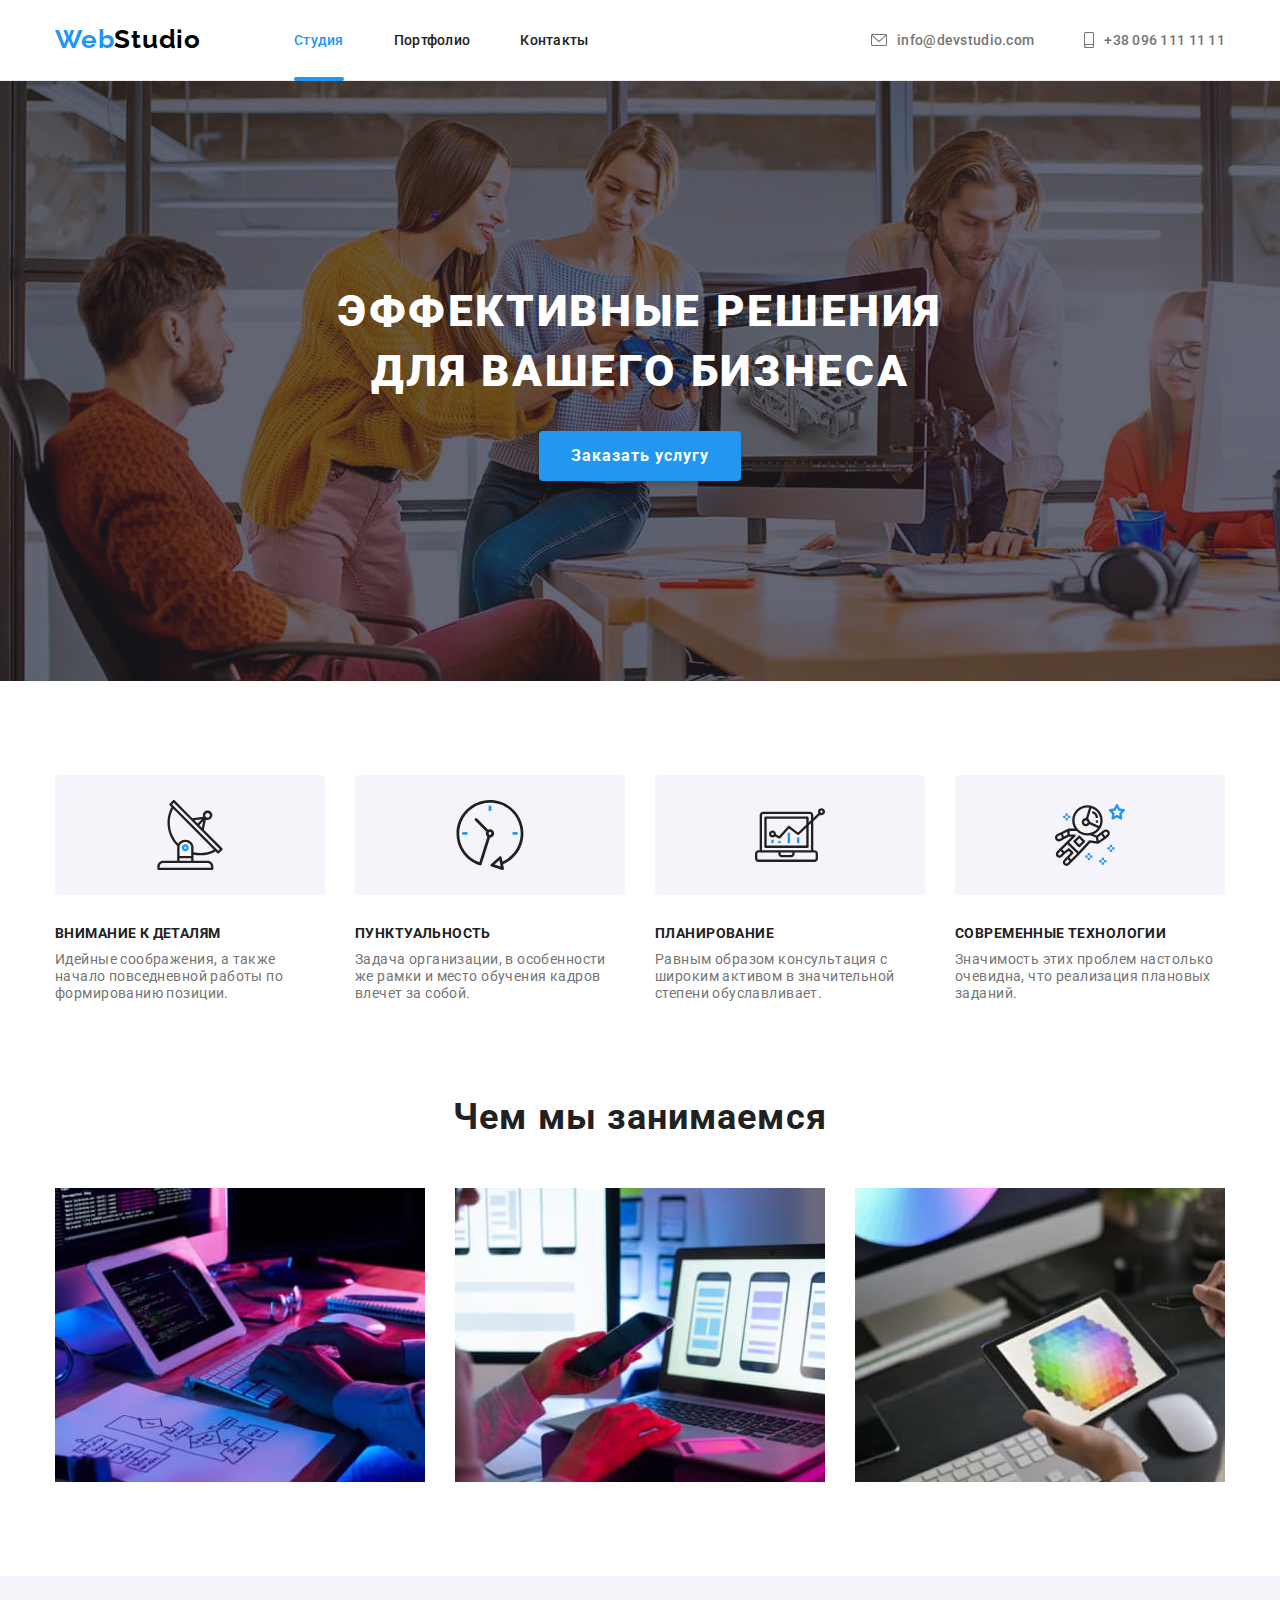
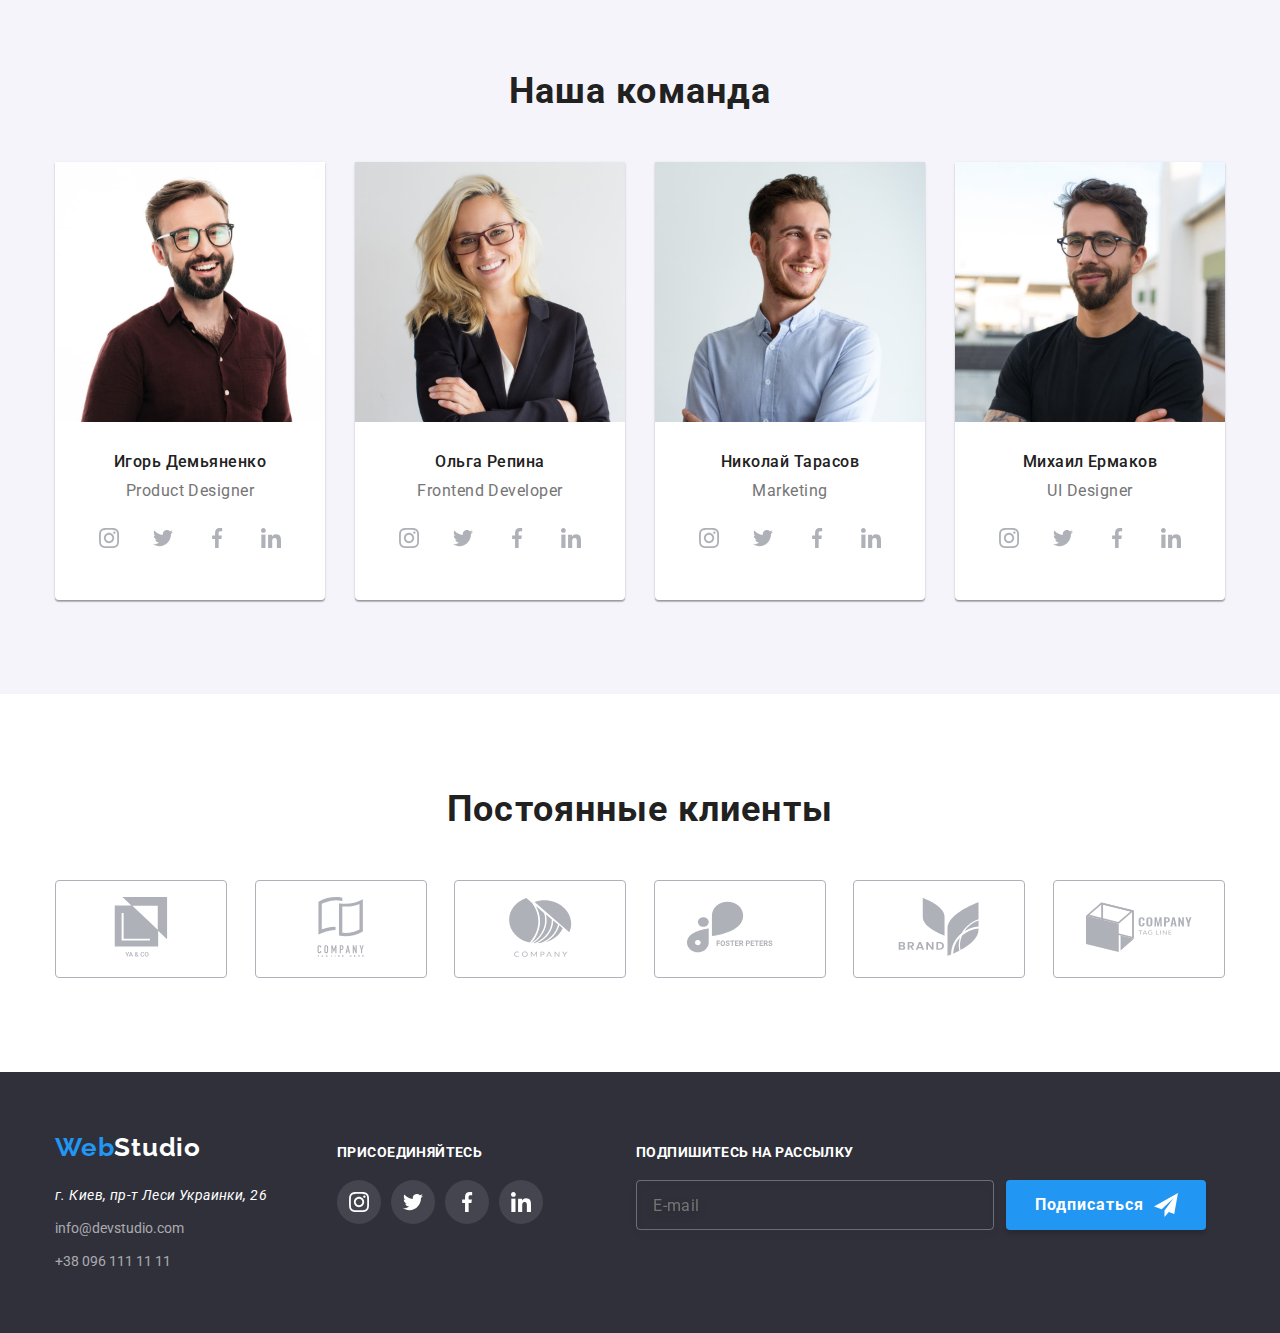
==== commit 1f3f68ad: "+" ====
--- a/index.html
+++ b/index.html
@@ -280,7 +280,7 @@
         </section>
         <section class="clients section">
             <div class="container">
-                <h2 class="client__title">Постоянные клиенты</h2>
+                <h2 class="clients__title">Постоянные клиенты</h2>
                 <ul class="clients__list list">
                     <li class="client__icon-wrap"><a href="">
                         <svg class="client__icon" viewBox="0 0 106 106">
